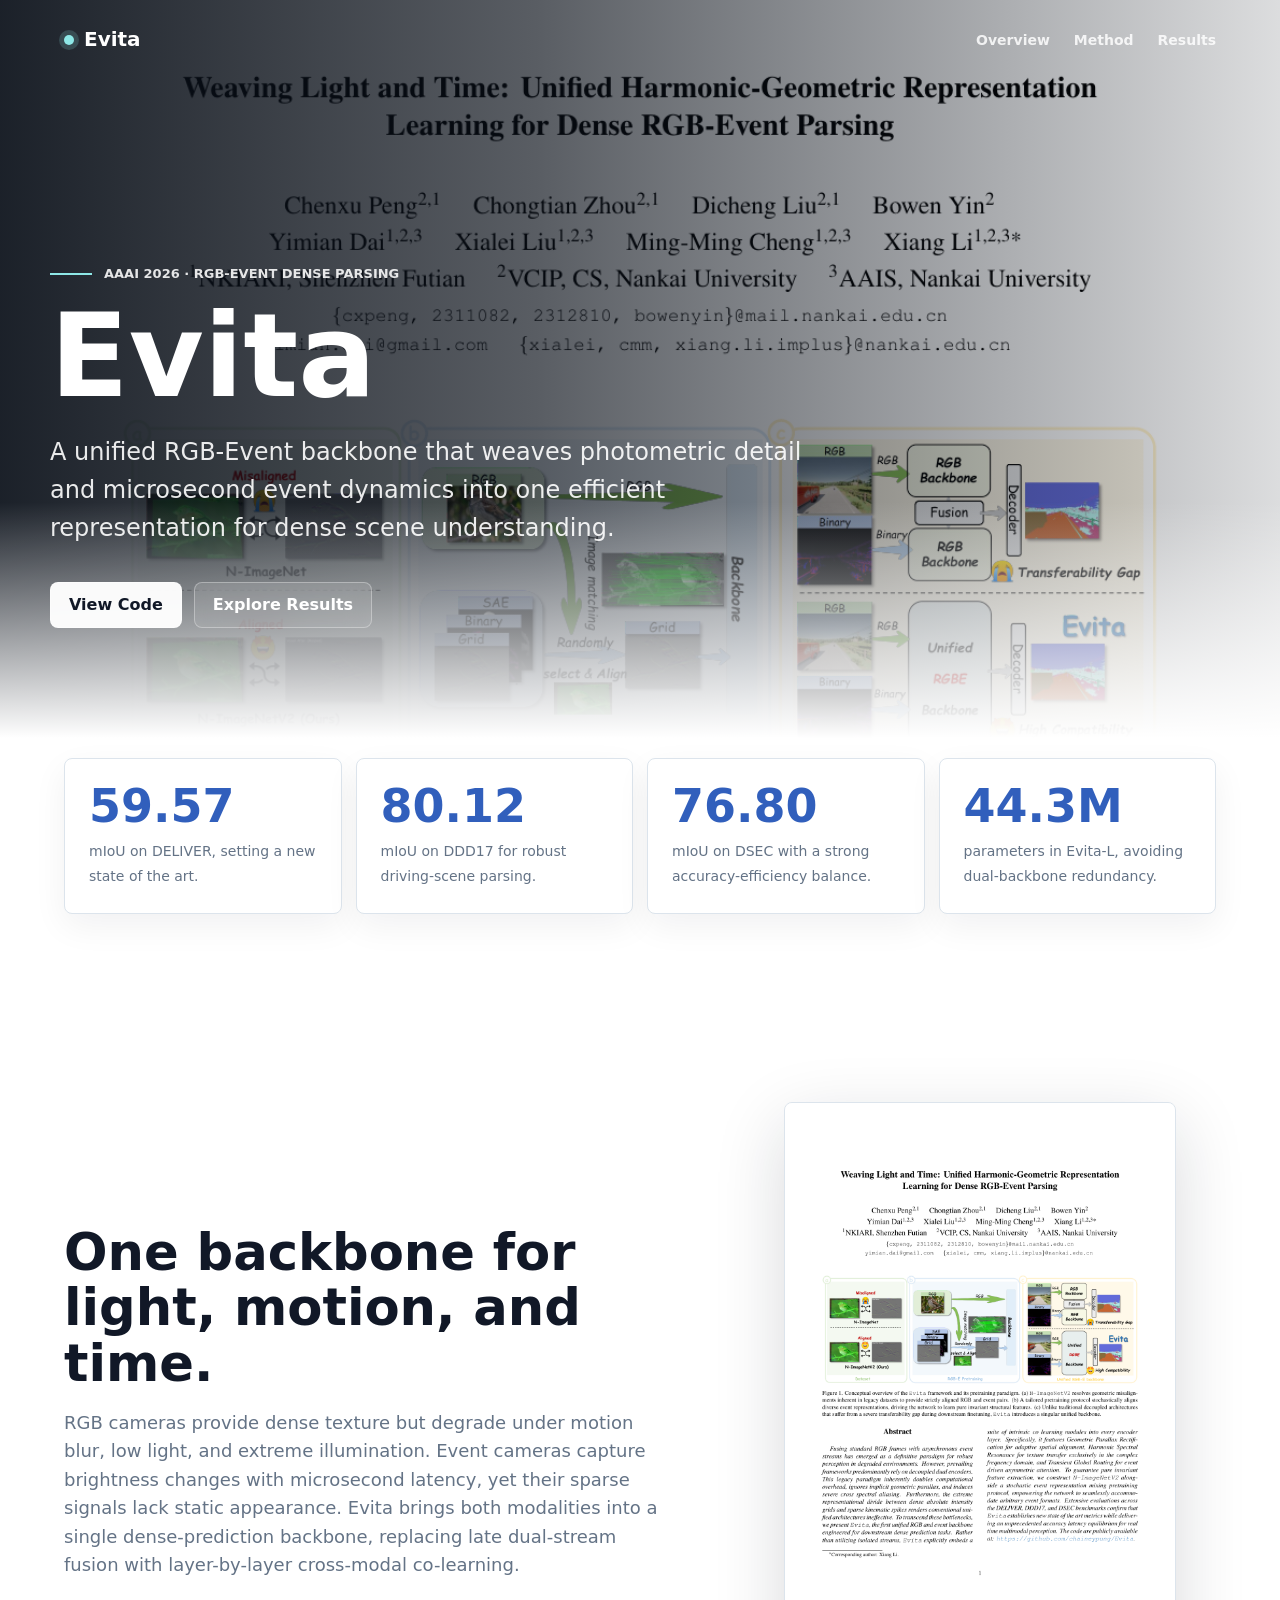
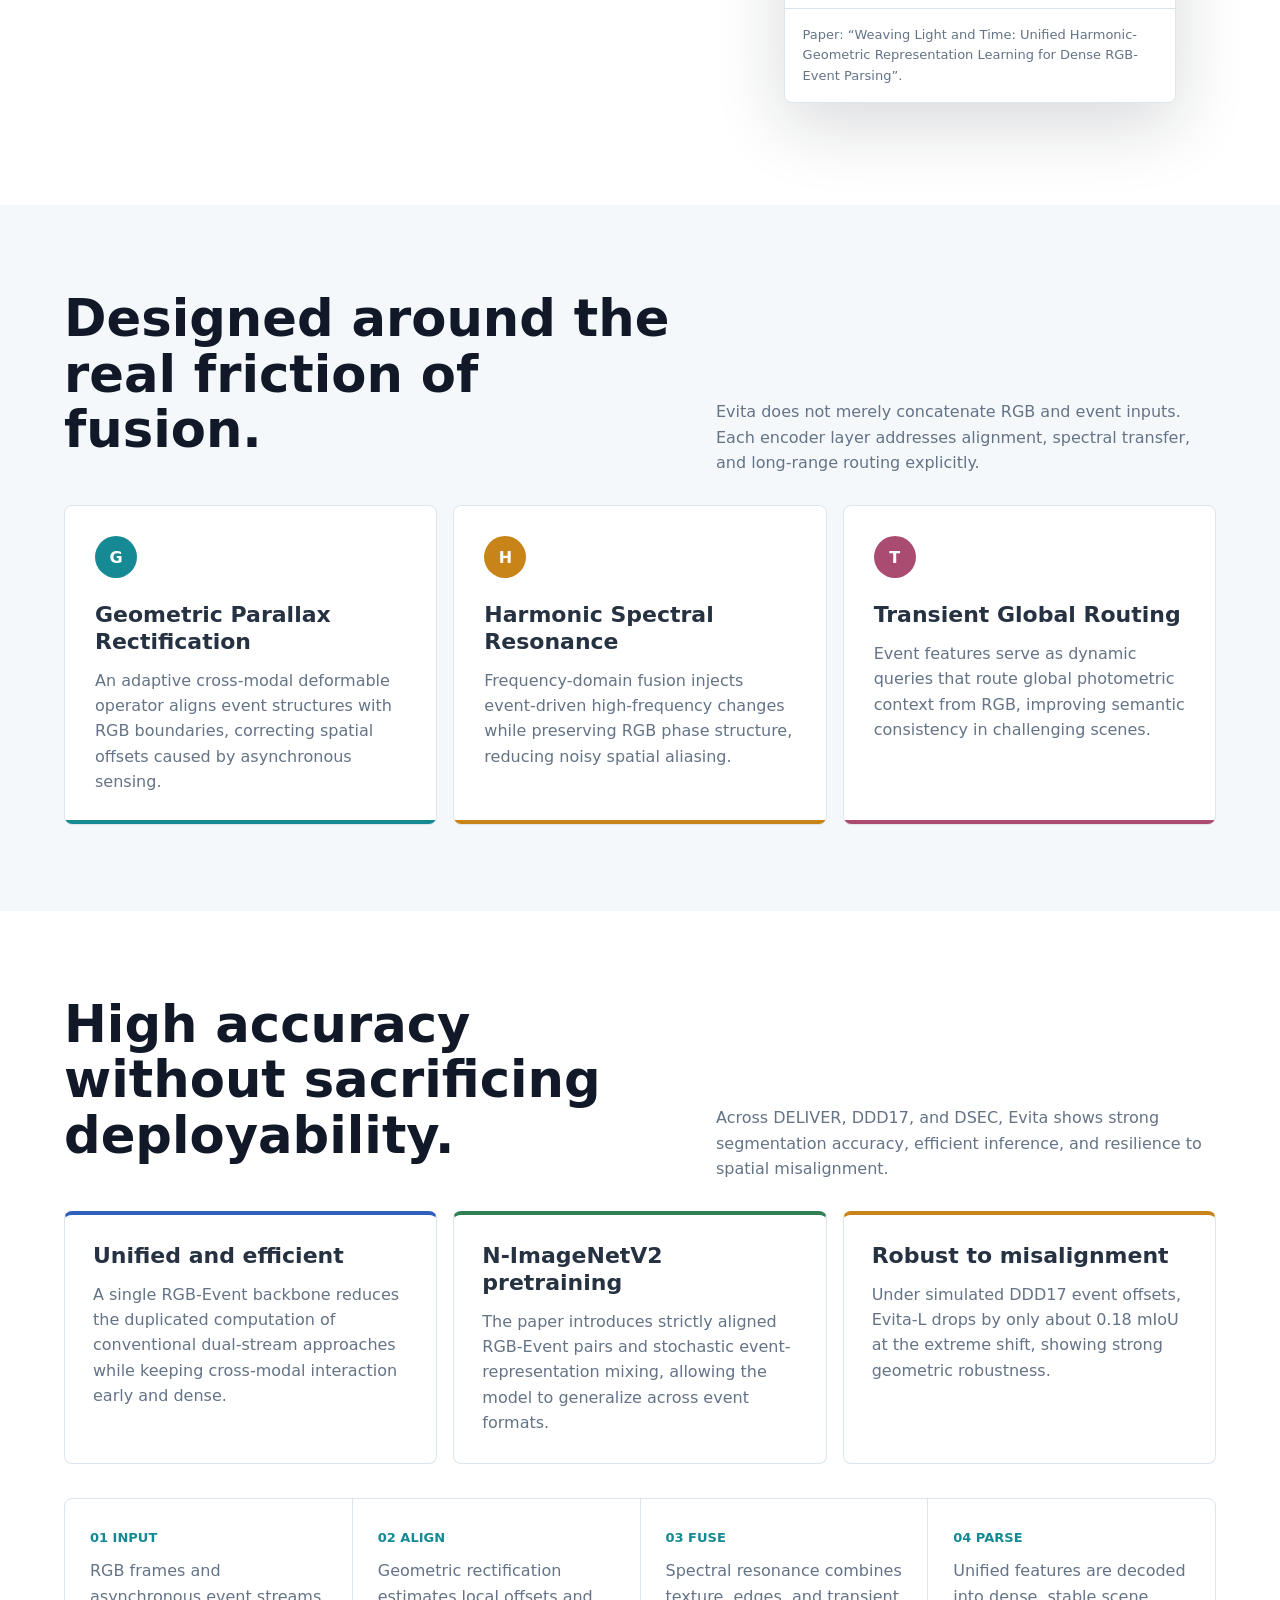
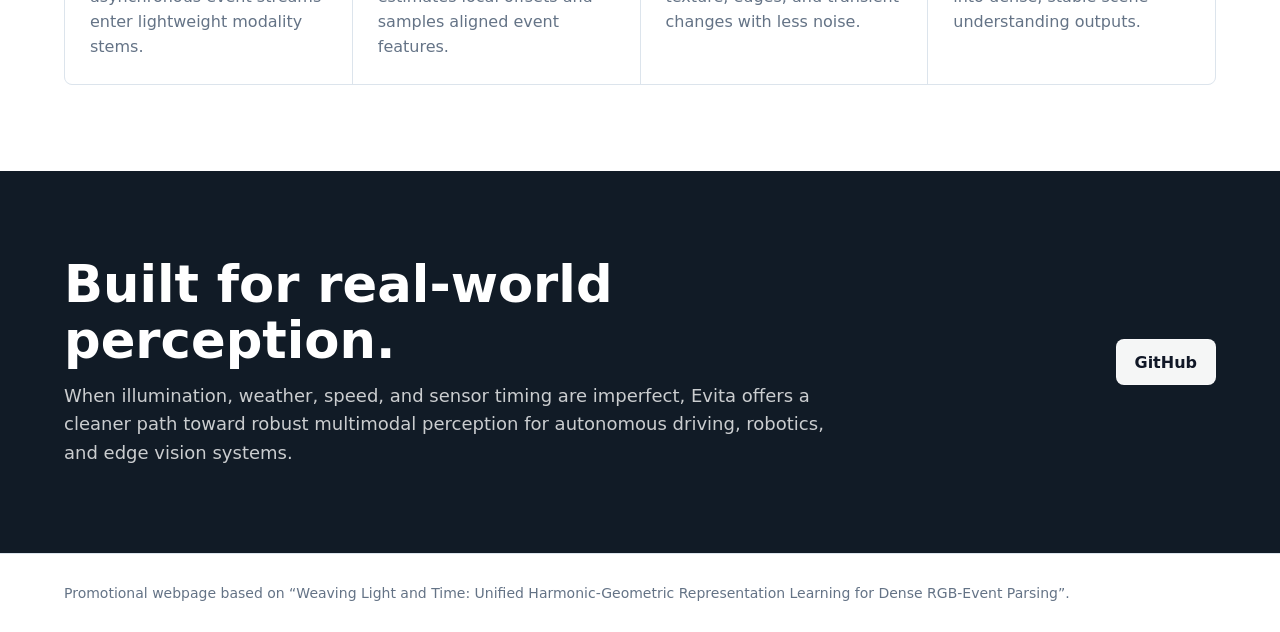
==== evita/index.html @ 03c0d6ff "Add Evita project page" ====
<!doctype html>
<html lang="en">
<head>
  <meta charset="utf-8">
  <meta name="viewport" content="width=device-width, initial-scale=1">
  <meta name="description" content="Evita is a unified RGB-Event backbone for dense parsing, designed for robust perception under motion, low light, and adverse weather.">
  <title>Evita | Unified RGB-Event Dense Parsing</title>
  <style>
    :root {
      --ink: #111827;
      --soft-ink: #263241;
      --muted: #647386;
      --line: #dce4ec;
      --paper: #f5f8fb;
      --white: #ffffff;
      --cyan: #158a94;
      --blue: #315fbc;
      --gold: #c88418;
      --plum: #aa4c72;
      --green: #327f55;
      --shadow: 0 22px 70px rgba(17, 24, 39, 0.16);
      --radius: 8px;
    }

    * {
      box-sizing: border-box;
    }

    html {
      scroll-behavior: smooth;
    }

    body {
      margin: 0;
      color: var(--ink);
      background: var(--white);
      font-family: Inter, ui-sans-serif, system-ui, -apple-system, BlinkMacSystemFont, "Segoe UI", Arial, sans-serif;
      line-height: 1.58;
      text-rendering: optimizeLegibility;
    }

    a {
      color: inherit;
      text-decoration: none;
    }

    .hero {
      min-height: 82vh;
      position: relative;
      display: grid;
      align-items: end;
      overflow: hidden;
      color: var(--white);
      background:
        linear-gradient(90deg, rgba(8, 14, 23, 0.92), rgba(8, 14, 23, 0.67) 42%, rgba(8, 14, 23, 0.14)),
        url("evita-assets/paper-page1.png") center 16% / cover no-repeat;
    }

    .hero::after {
      content: "";
      position: absolute;
      inset: auto 0 0;
      height: 32%;
      background: linear-gradient(180deg, rgba(255, 255, 255, 0), var(--white));
      pointer-events: none;
    }

    .nav {
      position: absolute;
      z-index: 2;
      top: 0;
      left: 0;
      right: 0;
      display: flex;
      align-items: center;
      justify-content: space-between;
      padding: 24px clamp(20px, 5vw, 76px);
      font-size: 14px;
      font-weight: 750;
    }

    .brand {
      display: inline-flex;
      align-items: center;
      gap: 10px;
      font-size: 20px;
    }

    .brand::before {
      content: "";
      width: 10px;
      height: 10px;
      border-radius: 50%;
      background: #8ee8e7;
      box-shadow: 0 0 0 5px rgba(142, 232, 231, 0.18);
    }

    .nav-links {
      display: flex;
      gap: 24px;
      color: rgba(255, 255, 255, 0.84);
    }

    .hero-inner {
      position: relative;
      z-index: 1;
      width: min(1180px, calc(100% - 40px));
      margin: 0 auto;
      padding: 118px 0 110px;
    }

    .kicker {
      display: inline-flex;
      align-items: center;
      gap: 12px;
      margin-bottom: 20px;
      color: rgba(255, 255, 255, 0.88);
      font-size: 13px;
      font-weight: 800;
      text-transform: uppercase;
    }

    .kicker::before {
      content: "";
      width: 42px;
      height: 2px;
      background: #8ee8e7;
    }

    h1 {
      margin: 0;
      max-width: 880px;
      font-size: clamp(58px, 9vw, 128px);
      line-height: 0.9;
      letter-spacing: 0;
    }

    .subtitle {
      max-width: 760px;
      margin: 26px 0 34px;
      color: rgba(255, 255, 255, 0.9);
      font-size: clamp(18px, 2vw, 24px);
    }

    .actions {
      display: flex;
      flex-wrap: wrap;
      gap: 12px;
      align-items: center;
    }

    .button {
      display: inline-flex;
      align-items: center;
      justify-content: center;
      min-height: 46px;
      padding: 0 18px;
      border: 1px solid rgba(255, 255, 255, 0.32);
      border-radius: var(--radius);
      background: rgba(255, 255, 255, 0.96);
      color: var(--ink);
      font-weight: 800;
      white-space: nowrap;
    }

    .button.secondary {
      background: rgba(255, 255, 255, 0.1);
      color: var(--white);
      backdrop-filter: blur(12px);
    }

    .button.dark {
      border-color: var(--ink);
      background: var(--ink);
      color: var(--white);
    }

    section {
      padding: 86px clamp(20px, 5vw, 76px);
    }

    .wrap {
      width: min(1180px, 100%);
      margin: 0 auto;
    }

    .stats-section {
      padding-top: 20px;
      background: var(--white);
    }

    .stats {
      display: grid;
      grid-template-columns: repeat(4, minmax(0, 1fr));
      gap: 14px;
    }

    .stat,
    .module,
    .result,
    .paper-card,
    .flow {
      border: 1px solid var(--line);
      border-radius: var(--radius);
      background: var(--white);
    }

    .stat {
      padding: 24px;
      box-shadow: 0 12px 34px rgba(17, 24, 39, 0.06);
    }

    .stat strong {
      display: block;
      margin-bottom: 9px;
      color: var(--blue);
      font-size: clamp(30px, 4vw, 46px);
      line-height: 1;
    }

    .stat span {
      color: var(--muted);
      font-size: 14px;
    }

    .intro {
      display: grid;
      grid-template-columns: minmax(0, 0.92fr) minmax(320px, 0.72fr);
      gap: clamp(32px, 6vw, 76px);
      align-items: center;
    }

    h2 {
      margin: 0 0 18px;
      max-width: 760px;
      color: var(--ink);
      font-size: clamp(34px, 4vw, 58px);
      line-height: 1.08;
      letter-spacing: 0;
    }

    .lead {
      margin: 0;
      max-width: 760px;
      color: var(--muted);
      font-size: 18px;
    }

    .paper-card {
      overflow: hidden;
      background: var(--paper);
      box-shadow: var(--shadow);
    }

    .paper-card img {
      display: block;
      width: 100%;
      height: auto;
    }

    .caption {
      margin: 0;
      padding: 16px 18px;
      color: var(--muted);
      font-size: 13px;
      border-top: 1px solid var(--line);
      background: var(--white);
    }

    .soft {
      background: var(--paper);
    }

    .section-head {
      display: flex;
      justify-content: space-between;
      align-items: end;
      gap: 32px;
      margin-bottom: 30px;
    }

    .section-head p {
      max-width: 500px;
      margin: 0;
      color: var(--muted);
    }

    .modules {
      display: grid;
      grid-template-columns: repeat(3, minmax(0, 1fr));
      gap: 16px;
    }

    .module {
      position: relative;
      min-height: 270px;
      padding: 30px;
      overflow: hidden;
    }

    .module::after {
      content: "";
      position: absolute;
      left: 0;
      right: 0;
      bottom: 0;
      height: 4px;
      background: var(--cyan);
    }

    .module:nth-child(2)::after {
      background: var(--gold);
    }

    .module:nth-child(3)::after {
      background: var(--plum);
    }

    .badge {
      display: inline-flex;
      align-items: center;
      justify-content: center;
      width: 42px;
      height: 42px;
      margin-bottom: 24px;
      border-radius: 50%;
      color: var(--white);
      font-weight: 900;
      background: var(--cyan);
    }

    .module:nth-child(2) .badge {
      background: var(--gold);
    }

    .module:nth-child(3) .badge {
      background: var(--plum);
    }

    .module h3,
    .result h3 {
      margin: 0 0 12px;
      color: var(--soft-ink);
      font-size: 22px;
      line-height: 1.22;
    }

    .module p,
    .result p {
      margin: 0;
      color: var(--muted);
    }

    .results {
      display: grid;
      grid-template-columns: repeat(3, minmax(0, 1fr));
      gap: 16px;
      margin-top: 30px;
    }

    .result {
      padding: 28px;
      border-top: 4px solid var(--blue);
    }

    .result:nth-child(2) {
      border-top-color: var(--green);
    }

    .result:nth-child(3) {
      border-top-color: var(--gold);
    }

    .flow {
      display: grid;
      grid-template-columns: repeat(4, minmax(0, 1fr));
      gap: 1px;
      overflow: hidden;
      margin-top: 34px;
      background: var(--line);
    }

    .step {
      min-height: 156px;
      padding: 25px;
      background: var(--white);
    }

    .step b {
      color: var(--cyan);
      font-size: 13px;
      text-transform: uppercase;
    }

    .step p {
      margin: 9px 0 0;
      color: var(--muted);
    }

    .publish {
      background: #111b26;
      color: var(--white);
    }

    .publish .wrap {
      display: grid;
      grid-template-columns: 1fr auto;
      gap: 28px;
      align-items: center;
    }

    .publish h2 {
      color: var(--white);
      margin-bottom: 14px;
    }

    .publish p {
      max-width: 760px;
      margin: 0;
      color: rgba(255, 255, 255, 0.78);
      font-size: 18px;
    }

    .footer {
      padding: 28px clamp(20px, 5vw, 76px);
      color: var(--muted);
      font-size: 14px;
      border-top: 1px solid var(--line);
    }

    @media (max-width: 880px) {
      .nav-links {
        display: none;
      }

      .hero {
        min-height: 76vh;
        background-position: 56% 0;
      }

      .hero-inner {
        padding-bottom: 82px;
      }

      .stats,
      .intro,
      .modules,
      .results,
      .flow,
      .publish .wrap {
        grid-template-columns: 1fr;
      }

      .section-head {
        display: block;
      }

      .section-head p {
        margin-top: 12px;
      }

      section {
        padding-top: 64px;
        padding-bottom: 64px;
      }

      .publish .button {
        width: 100%;
      }
    }
  </style>
</head>
<body>
  <header class="hero">
    <nav class="nav" aria-label="Primary navigation">
      <a class="brand" href="#">Evita</a>
      <div class="nav-links">
        <a href="#overview">Overview</a>
        <a href="#method">Method</a>
        <a href="#results">Results</a>
      </div>
    </nav>

    <div class="hero-inner">
      <div class="kicker">AAAI 2026 · RGB-Event Dense Parsing</div>
      <h1>Evita</h1>
      <p class="subtitle">A unified RGB-Event backbone that weaves photometric detail and microsecond event dynamics into one efficient representation for dense scene understanding.</p>
      <div class="actions">
        <a class="button" href="https://github.com/chaineypung/Evita" target="_blank" rel="noreferrer">View Code</a>
        <a class="button secondary" href="#results">Explore Results</a>
      </div>
    </div>
  </header>

  <main>
    <section class="stats-section" aria-label="Key metrics">
      <div class="wrap stats">
        <div class="stat"><strong>59.57</strong><span>mIoU on DELIVER, setting a new state of the art.</span></div>
        <div class="stat"><strong>80.12</strong><span>mIoU on DDD17 for robust driving-scene parsing.</span></div>
        <div class="stat"><strong>76.80</strong><span>mIoU on DSEC with a strong accuracy-efficiency balance.</span></div>
        <div class="stat"><strong>44.3M</strong><span>parameters in Evita-L, avoiding dual-backbone redundancy.</span></div>
      </div>
    </section>

    <section id="overview">
      <div class="wrap intro">
        <div>
          <h2>One backbone for light, motion, and time.</h2>
          <p class="lead">RGB cameras provide dense texture but degrade under motion blur, low light, and extreme illumination. Event cameras capture brightness changes with microsecond latency, yet their sparse signals lack static appearance. Evita brings both modalities into a single dense-prediction backbone, replacing late dual-stream fusion with layer-by-layer cross-modal co-learning.</p>
        </div>
        <figure class="paper-card" aria-label="Paper preview">
          <img src="evita-assets/paper-page1.png" alt="Preview of the Evita paper first page">
          <figcaption class="caption">Paper: “Weaving Light and Time: Unified Harmonic-Geometric Representation Learning for Dense RGB-Event Parsing”.</figcaption>
        </figure>
      </div>
    </section>

    <section class="soft" id="method">
      <div class="wrap">
        <div class="section-head">
          <h2>Designed around the real friction of fusion.</h2>
          <p>Evita does not merely concatenate RGB and event inputs. Each encoder layer addresses alignment, spectral transfer, and long-range routing explicitly.</p>
        </div>
        <div class="modules">
          <article class="module">
            <div class="badge">G</div>
            <h3>Geometric Parallax Rectification</h3>
            <p>An adaptive cross-modal deformable operator aligns event structures with RGB boundaries, correcting spatial offsets caused by asynchronous sensing.</p>
          </article>
          <article class="module">
            <div class="badge">H</div>
            <h3>Harmonic Spectral Resonance</h3>
            <p>Frequency-domain fusion injects event-driven high-frequency changes while preserving RGB phase structure, reducing noisy spatial aliasing.</p>
          </article>
          <article class="module">
            <div class="badge">T</div>
            <h3>Transient Global Routing</h3>
            <p>Event features serve as dynamic queries that route global photometric context from RGB, improving semantic consistency in challenging scenes.</p>
          </article>
        </div>
      </div>
    </section>

    <section id="results">
      <div class="wrap">
        <div class="section-head">
          <h2>High accuracy without sacrificing deployability.</h2>
          <p>Across DELIVER, DDD17, and DSEC, Evita shows strong segmentation accuracy, efficient inference, and resilience to spatial misalignment.</p>
        </div>
        <div class="results">
          <article class="result">
            <h3>Unified and efficient</h3>
            <p>A single RGB-Event backbone reduces the duplicated computation of conventional dual-stream approaches while keeping cross-modal interaction early and dense.</p>
          </article>
          <article class="result">
            <h3>N-ImageNetV2 pretraining</h3>
            <p>The paper introduces strictly aligned RGB-Event pairs and stochastic event-representation mixing, allowing the model to generalize across event formats.</p>
          </article>
          <article class="result">
            <h3>Robust to misalignment</h3>
            <p>Under simulated DDD17 event offsets, Evita-L drops by only about 0.18 mIoU at the extreme shift, showing strong geometric robustness.</p>
          </article>
        </div>

        <div class="flow" aria-label="Evita workflow">
          <div class="step"><b>01 Input</b><p>RGB frames and asynchronous event streams enter lightweight modality stems.</p></div>
          <div class="step"><b>02 Align</b><p>Geometric rectification estimates local offsets and samples aligned event features.</p></div>
          <div class="step"><b>03 Fuse</b><p>Spectral resonance combines texture, edges, and transient changes with less noise.</p></div>
          <div class="step"><b>04 Parse</b><p>Unified features are decoded into dense, stable scene understanding outputs.</p></div>
        </div>
      </div>
    </section>

    <section class="publish">
      <div class="wrap">
        <div>
          <h2>Built for real-world perception.</h2>
          <p>When illumination, weather, speed, and sensor timing are imperfect, Evita offers a cleaner path toward robust multimodal perception for autonomous driving, robotics, and edge vision systems.</p>
        </div>
        <a class="button" href="https://github.com/chaineypung/Evita" target="_blank" rel="noreferrer">GitHub</a>
      </div>
    </section>
  </main>

  <footer class="footer">
    <div class="wrap">Promotional webpage based on “Weaving Light and Time: Unified Harmonic-Geometric Representation Learning for Dense RGB-Event Parsing”.</div>
  </footer>
</body>
</html>
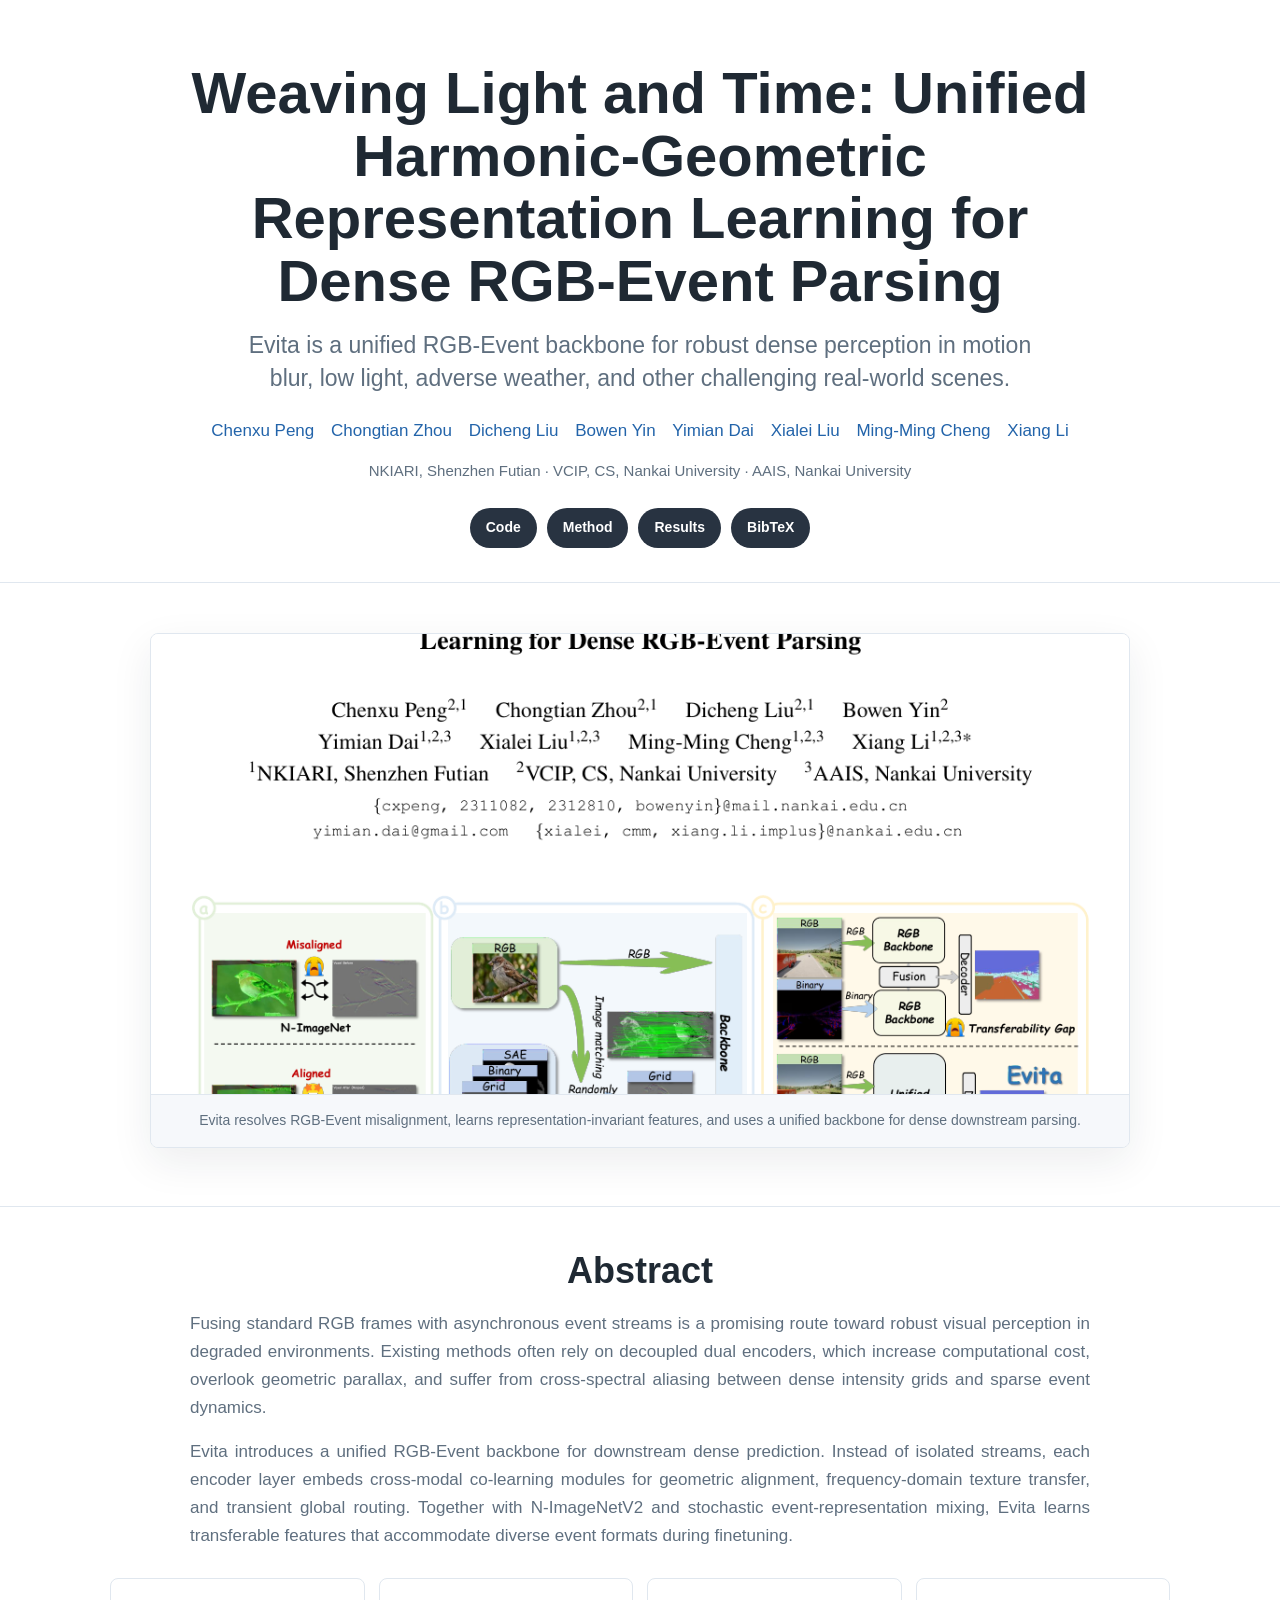
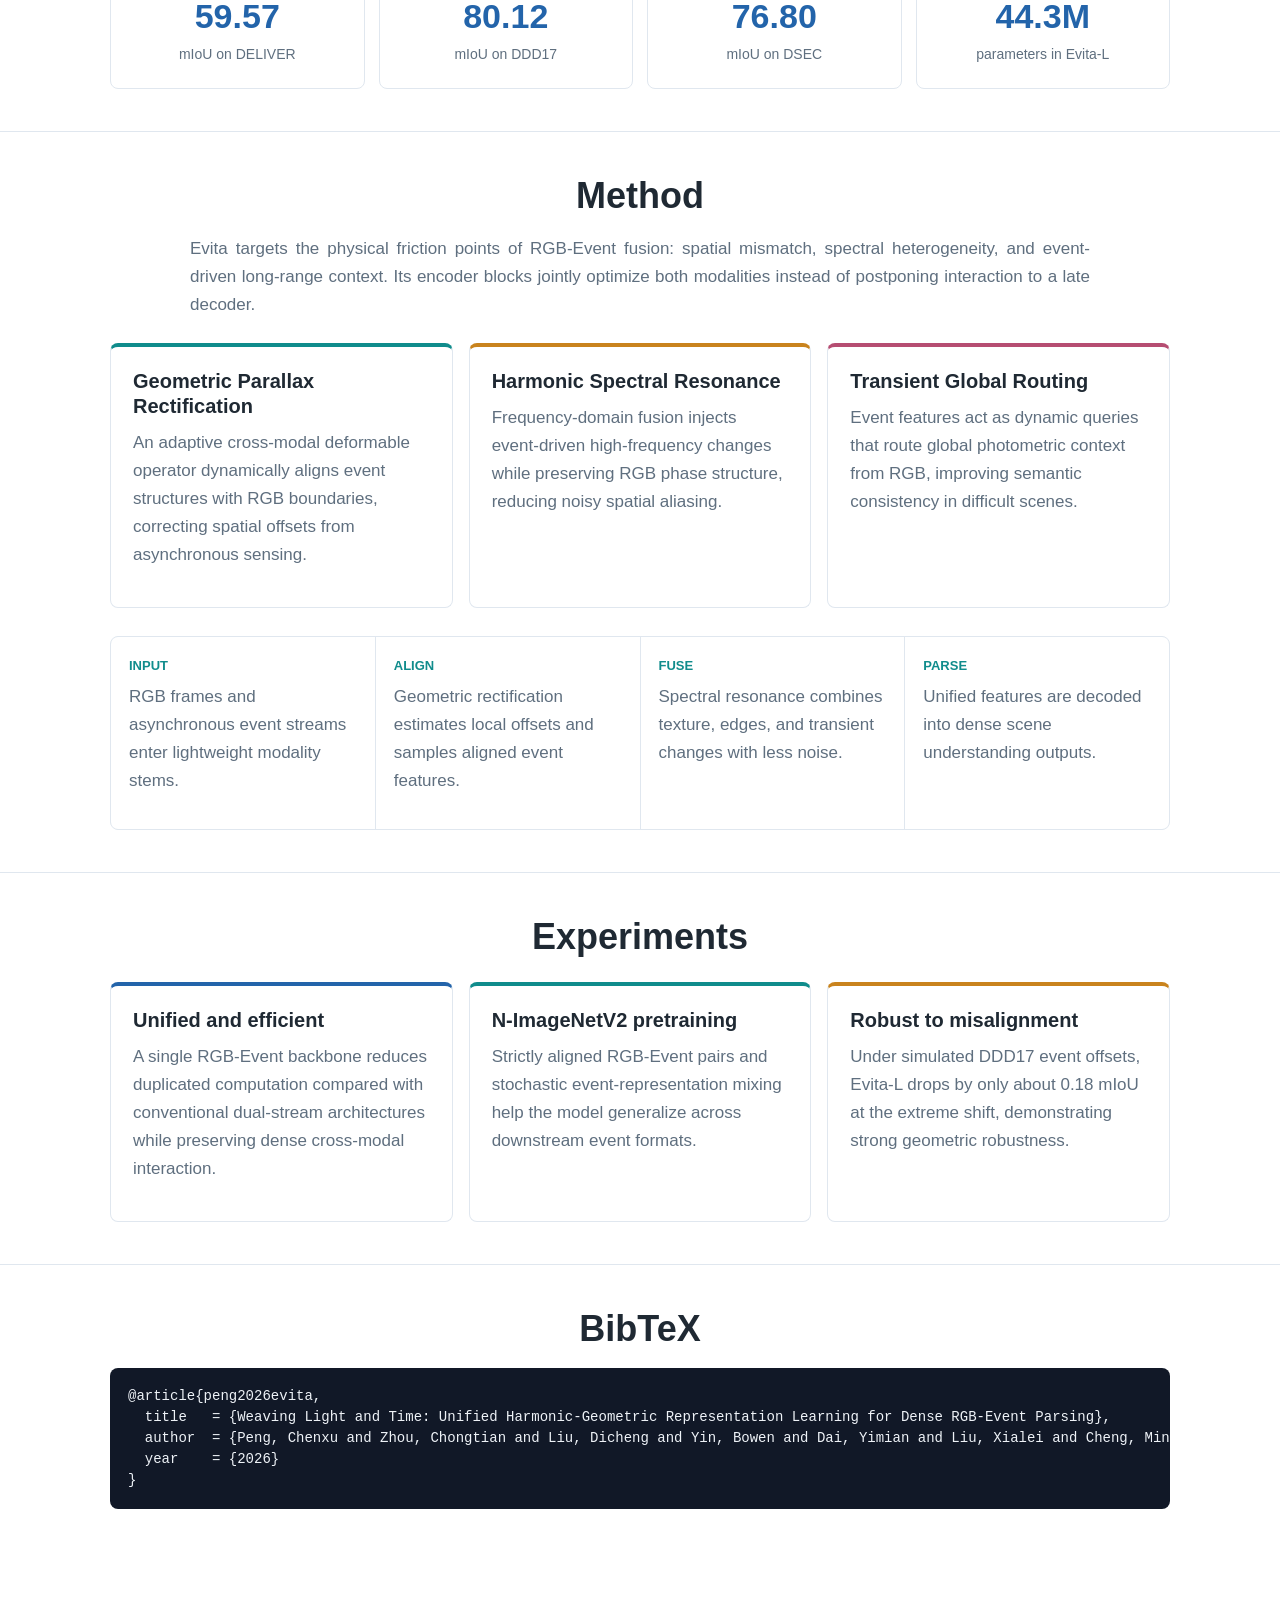
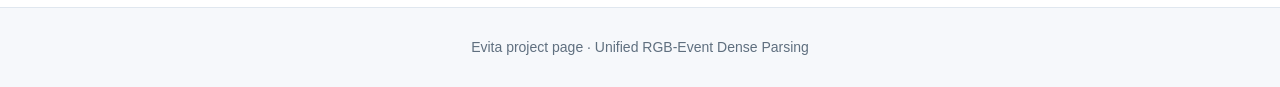
==== commit 658bb057: "Restyle Evita page as clean project page" ====
--- a/evita/index.html
+++ b/evita/index.html
@@ -7,18 +7,15 @@
   <title>Evita | Unified RGB-Event Dense Parsing</title>
   <style>
     :root {
-      --ink: #111827;
-      --soft-ink: #263241;
-      --muted: #647386;
-      --line: #dce4ec;
-      --paper: #f5f8fb;
-      --white: #ffffff;
-      --cyan: #158a94;
-      --blue: #315fbc;
-      --gold: #c88418;
-      --plum: #aa4c72;
-      --green: #327f55;
-      --shadow: 0 22px 70px rgba(17, 24, 39, 0.16);
+      --ink: #1f2933;
+      --muted: #5f6f7f;
+      --light: #f6f8fb;
+      --line: #e0e7ef;
+      --blue: #2364aa;
+      --teal: #108c8c;
+      --gold: #c9831d;
+      --rose: #b64d72;
+      --max: 1060px;
       --radius: 8px;
     }
 
@@ -33,557 +30,408 @@
     body {
       margin: 0;
       color: var(--ink);
-      background: var(--white);
-      font-family: Inter, ui-sans-serif, system-ui, -apple-system, BlinkMacSystemFont, "Segoe UI", Arial, sans-serif;
-      line-height: 1.58;
-      text-rendering: optimizeLegibility;
+      background: #ffffff;
+      font-family: Inter, -apple-system, BlinkMacSystemFont, "Segoe UI", Arial, sans-serif;
+      line-height: 1.65;
     }
 
     a {
-      color: inherit;
+      color: var(--blue);
       text-decoration: none;
     }
 
-    .hero {
-      min-height: 82vh;
-      position: relative;
-      display: grid;
-      align-items: end;
-      overflow: hidden;
-      color: var(--white);
-      background:
-        linear-gradient(90deg, rgba(8, 14, 23, 0.92), rgba(8, 14, 23, 0.67) 42%, rgba(8, 14, 23, 0.14)),
-        url("evita-assets/paper-page1.png") center 16% / cover no-repeat;
-    }
-
-    .hero::after {
-      content: "";
-      position: absolute;
-      inset: auto 0 0;
-      height: 32%;
-      background: linear-gradient(180deg, rgba(255, 255, 255, 0), var(--white));
-      pointer-events: none;
-    }
-
-    .nav {
-      position: absolute;
-      z-index: 2;
-      top: 0;
-      left: 0;
-      right: 0;
-      display: flex;
-      align-items: center;
-      justify-content: space-between;
-      padding: 24px clamp(20px, 5vw, 76px);
-      font-size: 14px;
-      font-weight: 750;
-    }
-
-    .brand {
-      display: inline-flex;
-      align-items: center;
-      gap: 10px;
-      font-size: 20px;
-    }
-
-    .brand::before {
-      content: "";
-      width: 10px;
-      height: 10px;
-      border-radius: 50%;
-      background: #8ee8e7;
-      box-shadow: 0 0 0 5px rgba(142, 232, 231, 0.18);
-    }
-
-    .nav-links {
-      display: flex;
-      gap: 24px;
-      color: rgba(255, 255, 255, 0.84);
-    }
-
-    .hero-inner {
-      position: relative;
-      z-index: 1;
-      width: min(1180px, calc(100% - 40px));
+    a:hover {
+      text-decoration: underline;
+    }
+
+    .container {
+      width: min(var(--max), calc(100% - 36px));
       margin: 0 auto;
-      padding: 118px 0 110px;
-    }
-
-    .kicker {
-      display: inline-flex;
-      align-items: center;
-      gap: 12px;
-      margin-bottom: 20px;
-      color: rgba(255, 255, 255, 0.88);
-      font-size: 13px;
+    }
+
+    header {
+      padding: 62px 0 34px;
+      text-align: center;
+      border-bottom: 1px solid var(--line);
+      background: #ffffff;
+    }
+
+    h1 {
+      margin: 0 auto 16px;
+      max-width: 920px;
+      font-size: clamp(34px, 5vw, 58px);
+      line-height: 1.08;
+      letter-spacing: 0;
       font-weight: 800;
-      text-transform: uppercase;
-    }
-
-    .kicker::before {
-      content: "";
-      width: 42px;
-      height: 2px;
-      background: #8ee8e7;
-    }
-
-    h1 {
-      margin: 0;
+    }
+
+    .subtitle {
+      margin: 0 auto 22px;
+      max-width: 820px;
+      color: var(--muted);
+      font-size: clamp(18px, 2.2vw, 23px);
+      line-height: 1.45;
+    }
+
+    .authors {
+      margin: 20px auto 8px;
       max-width: 880px;
-      font-size: clamp(58px, 9vw, 128px);
-      line-height: 0.9;
-      letter-spacing: 0;
-    }
-
-    .subtitle {
-      max-width: 760px;
-      margin: 26px 0 34px;
-      color: rgba(255, 255, 255, 0.9);
-      font-size: clamp(18px, 2vw, 24px);
-    }
-
-    .actions {
+      color: var(--blue);
+      font-size: 17px;
+    }
+
+    .authors span {
+      display: inline-block;
+      margin: 0 6px 6px;
+    }
+
+    .affiliations {
+      margin: 0 auto 24px;
+      max-width: 820px;
+      color: var(--muted);
+      font-size: 15px;
+    }
+
+    .buttons {
       display: flex;
       flex-wrap: wrap;
-      gap: 12px;
-      align-items: center;
+      justify-content: center;
+      gap: 10px;
+      margin-top: 22px;
     }
 
     .button {
       display: inline-flex;
       align-items: center;
       justify-content: center;
-      min-height: 46px;
-      padding: 0 18px;
-      border: 1px solid rgba(255, 255, 255, 0.32);
+      min-height: 40px;
+      padding: 0 16px;
+      border-radius: 999px;
+      background: #283341;
+      color: #ffffff;
+      font-size: 14px;
+      font-weight: 700;
+    }
+
+    .button:hover {
+      text-decoration: none;
+      background: #111827;
+    }
+
+    main {
+      padding-bottom: 56px;
+    }
+
+    section {
+      padding: 42px 0;
+    }
+
+    section + section {
+      border-top: 1px solid var(--line);
+    }
+
+    h2 {
+      margin: 0 0 18px;
+      text-align: center;
+      font-size: clamp(26px, 3vw, 36px);
+      line-height: 1.2;
+    }
+
+    h3 {
+      margin: 0 0 10px;
+      font-size: 20px;
+      line-height: 1.25;
+    }
+
+    p {
+      margin: 0 0 16px;
+      color: var(--muted);
+      font-size: 17px;
+    }
+
+    .teaser {
+      padding-top: 34px;
+    }
+
+    .teaser-card {
+      border: 1px solid var(--line);
       border-radius: var(--radius);
-      background: rgba(255, 255, 255, 0.96);
-      color: var(--ink);
-      font-weight: 800;
-      white-space: nowrap;
-    }
-
-    .button.secondary {
-      background: rgba(255, 255, 255, 0.1);
-      color: var(--white);
-      backdrop-filter: blur(12px);
-    }
-
-    .button.dark {
-      border-color: var(--ink);
-      background: var(--ink);
-      color: var(--white);
-    }
-
-    section {
-      padding: 86px clamp(20px, 5vw, 76px);
-    }
-
-    .wrap {
-      width: min(1180px, 100%);
+      background: #ffffff;
+      overflow: hidden;
+      box-shadow: 0 14px 42px rgba(31, 41, 51, 0.08);
+    }
+
+    .teaser-card img {
+      display: block;
+      width: 100%;
+      height: auto;
+    }
+
+    .caption {
+      margin: 0;
+      padding: 14px 18px;
+      color: var(--muted);
+      background: var(--light);
+      border-top: 1px solid var(--line);
+      font-size: 14px;
+      text-align: center;
+    }
+
+    .abstract {
+      max-width: 900px;
       margin: 0 auto;
-    }
-
-    .stats-section {
-      padding-top: 20px;
-      background: var(--white);
-    }
-
-    .stats {
+      text-align: justify;
+    }
+
+    .highlights {
       display: grid;
       grid-template-columns: repeat(4, minmax(0, 1fr));
       gap: 14px;
-    }
-
-    .stat,
+      margin-top: 28px;
+    }
+
+    .metric,
     .module,
-    .result,
-    .paper-card,
-    .flow {
+    .result {
       border: 1px solid var(--line);
       border-radius: var(--radius);
-      background: var(--white);
-    }
-
-    .stat {
-      padding: 24px;
-      box-shadow: 0 12px 34px rgba(17, 24, 39, 0.06);
-    }
-
-    .stat strong {
+      background: #ffffff;
+    }
+
+    .metric {
+      padding: 20px;
+      text-align: center;
+    }
+
+    .metric strong {
       display: block;
-      margin-bottom: 9px;
       color: var(--blue);
-      font-size: clamp(30px, 4vw, 46px);
+      font-size: 34px;
       line-height: 1;
-    }
-
-    .stat span {
+      margin-bottom: 8px;
+    }
+
+    .metric span {
       color: var(--muted);
       font-size: 14px;
     }
 
-    .intro {
-      display: grid;
-      grid-template-columns: minmax(0, 0.92fr) minmax(320px, 0.72fr);
-      gap: clamp(32px, 6vw, 76px);
-      align-items: center;
-    }
-
-    h2 {
-      margin: 0 0 18px;
-      max-width: 760px;
-      color: var(--ink);
-      font-size: clamp(34px, 4vw, 58px);
-      line-height: 1.08;
-      letter-spacing: 0;
-    }
-
-    .lead {
-      margin: 0;
-      max-width: 760px;
-      color: var(--muted);
-      font-size: 18px;
-    }
-
-    .paper-card {
-      overflow: hidden;
-      background: var(--paper);
-      box-shadow: var(--shadow);
-    }
-
-    .paper-card img {
-      display: block;
-      width: 100%;
-      height: auto;
-    }
-
-    .caption {
-      margin: 0;
-      padding: 16px 18px;
-      color: var(--muted);
-      font-size: 13px;
-      border-top: 1px solid var(--line);
-      background: var(--white);
-    }
-
-    .soft {
-      background: var(--paper);
-    }
-
-    .section-head {
-      display: flex;
-      justify-content: space-between;
-      align-items: end;
-      gap: 32px;
-      margin-bottom: 30px;
-    }
-
-    .section-head p {
-      max-width: 500px;
-      margin: 0;
-      color: var(--muted);
-    }
-
-    .modules {
+    .module-grid,
+    .result-grid {
       display: grid;
       grid-template-columns: repeat(3, minmax(0, 1fr));
       gap: 16px;
+      margin-top: 24px;
+    }
+
+    .module,
+    .result {
+      padding: 22px;
     }
 
     .module {
-      position: relative;
-      min-height: 270px;
-      padding: 30px;
-      overflow: hidden;
-    }
-
-    .module::after {
-      content: "";
-      position: absolute;
-      left: 0;
-      right: 0;
-      bottom: 0;
-      height: 4px;
-      background: var(--cyan);
-    }
-
-    .module:nth-child(2)::after {
-      background: var(--gold);
-    }
-
-    .module:nth-child(3)::after {
-      background: var(--plum);
-    }
-
-    .badge {
-      display: inline-flex;
-      align-items: center;
-      justify-content: center;
-      width: 42px;
-      height: 42px;
-      margin-bottom: 24px;
-      border-radius: 50%;
-      color: var(--white);
-      font-weight: 900;
-      background: var(--cyan);
-    }
-
-    .module:nth-child(2) .badge {
-      background: var(--gold);
-    }
-
-    .module:nth-child(3) .badge {
-      background: var(--plum);
-    }
-
-    .module h3,
-    .result h3 {
-      margin: 0 0 12px;
-      color: var(--soft-ink);
-      font-size: 22px;
-      line-height: 1.22;
-    }
-
-    .module p,
-    .result p {
-      margin: 0;
-      color: var(--muted);
-    }
-
-    .results {
-      display: grid;
-      grid-template-columns: repeat(3, minmax(0, 1fr));
-      gap: 16px;
-      margin-top: 30px;
+      border-top: 4px solid var(--teal);
+    }
+
+    .module:nth-child(2) {
+      border-top-color: var(--gold);
+    }
+
+    .module:nth-child(3) {
+      border-top-color: var(--rose);
     }
 
     .result {
-      padding: 28px;
       border-top: 4px solid var(--blue);
     }
 
     .result:nth-child(2) {
-      border-top-color: var(--green);
+      border-top-color: var(--teal);
     }
 
     .result:nth-child(3) {
       border-top-color: var(--gold);
     }
 
-    .flow {
+    .pipeline {
       display: grid;
       grid-template-columns: repeat(4, minmax(0, 1fr));
       gap: 1px;
+      margin-top: 28px;
       overflow: hidden;
-      margin-top: 34px;
+      border: 1px solid var(--line);
+      border-radius: var(--radius);
       background: var(--line);
     }
 
     .step {
-      min-height: 156px;
-      padding: 25px;
-      background: var(--white);
+      padding: 18px;
+      background: #ffffff;
     }
 
     .step b {
-      color: var(--cyan);
+      display: block;
+      margin-bottom: 6px;
+      color: var(--teal);
       font-size: 13px;
       text-transform: uppercase;
     }
 
-    .step p {
-      margin: 9px 0 0;
-      color: var(--muted);
-    }
-
-    .publish {
-      background: #111b26;
-      color: var(--white);
-    }
-
-    .publish .wrap {
-      display: grid;
-      grid-template-columns: 1fr auto;
-      gap: 28px;
-      align-items: center;
-    }
-
-    .publish h2 {
-      color: var(--white);
-      margin-bottom: 14px;
-    }
-
-    .publish p {
-      max-width: 760px;
-      margin: 0;
-      color: rgba(255, 255, 255, 0.78);
-      font-size: 18px;
-    }
-
-    .footer {
-      padding: 28px clamp(20px, 5vw, 76px);
-      color: var(--muted);
+    pre {
+      margin: 18px 0 0;
+      padding: 18px;
+      overflow-x: auto;
+      border-radius: var(--radius);
+      background: #111827;
+      color: #eef2f7;
       font-size: 14px;
+      line-height: 1.5;
+    }
+
+    footer {
+      padding: 28px 0;
+      color: var(--muted);
+      text-align: center;
       border-top: 1px solid var(--line);
-    }
-
-    @media (max-width: 880px) {
-      .nav-links {
-        display: none;
+      background: var(--light);
+      font-size: 14px;
+    }
+
+    @media (max-width: 820px) {
+      header {
+        padding-top: 42px;
       }
 
-      .hero {
-        min-height: 76vh;
-        background-position: 56% 0;
-      }
-
-      .hero-inner {
-        padding-bottom: 82px;
-      }
-
-      .stats,
-      .intro,
-      .modules,
-      .results,
-      .flow,
-      .publish .wrap {
+      .highlights,
+      .module-grid,
+      .result-grid,
+      .pipeline {
         grid-template-columns: 1fr;
       }
 
-      .section-head {
-        display: block;
-      }
-
-      .section-head p {
-        margin-top: 12px;
-      }
-
-      section {
-        padding-top: 64px;
-        padding-bottom: 64px;
-      }
-
-      .publish .button {
-        width: 100%;
+      .abstract {
+        text-align: left;
       }
     }
   </style>
 </head>
 <body>
-  <header class="hero">
-    <nav class="nav" aria-label="Primary navigation">
-      <a class="brand" href="#">Evita</a>
-      <div class="nav-links">
-        <a href="#overview">Overview</a>
-        <a href="#method">Method</a>
-        <a href="#results">Results</a>
-      </div>
-    </nav>
-
-    <div class="hero-inner">
-      <div class="kicker">AAAI 2026 · RGB-Event Dense Parsing</div>
-      <h1>Evita</h1>
-      <p class="subtitle">A unified RGB-Event backbone that weaves photometric detail and microsecond event dynamics into one efficient representation for dense scene understanding.</p>
-      <div class="actions">
-        <a class="button" href="https://github.com/chaineypung/Evita" target="_blank" rel="noreferrer">View Code</a>
-        <a class="button secondary" href="#results">Explore Results</a>
+  <header>
+    <div class="container">
+      <h1>Weaving Light and Time: Unified Harmonic-Geometric Representation Learning for Dense RGB-Event Parsing</h1>
+      <p class="subtitle">Evita is a unified RGB-Event backbone for robust dense perception in motion blur, low light, adverse weather, and other challenging real-world scenes.</p>
+
+      <div class="authors" aria-label="Authors">
+        <span>Chenxu Peng</span>
+        <span>Chongtian Zhou</span>
+        <span>Dicheng Liu</span>
+        <span>Bowen Yin</span>
+        <span>Yimian Dai</span>
+        <span>Xialei Liu</span>
+        <span>Ming-Ming Cheng</span>
+        <span>Xiang Li</span>
+      </div>
+      <div class="affiliations">NKIARI, Shenzhen Futian · VCIP, CS, Nankai University · AAIS, Nankai University</div>
+
+      <div class="buttons">
+        <a class="button" href="https://github.com/chaineypung/Evita" target="_blank" rel="noreferrer">Code</a>
+        <a class="button" href="#method">Method</a>
+        <a class="button" href="#results">Results</a>
+        <a class="button" href="#bibtex">BibTeX</a>
       </div>
     </div>
   </header>
 
   <main>
-    <section class="stats-section" aria-label="Key metrics">
-      <div class="wrap stats">
-        <div class="stat"><strong>59.57</strong><span>mIoU on DELIVER, setting a new state of the art.</span></div>
-        <div class="stat"><strong>80.12</strong><span>mIoU on DDD17 for robust driving-scene parsing.</span></div>
-        <div class="stat"><strong>76.80</strong><span>mIoU on DSEC with a strong accuracy-efficiency balance.</span></div>
-        <div class="stat"><strong>44.3M</strong><span>parameters in Evita-L, avoiding dual-backbone redundancy.</span></div>
+    <section class="teaser">
+      <div class="container">
+        <figure class="teaser-card">
+          <img src="evita-assets/teaser.png" alt="Evita framework overview teaser">
+          <figcaption class="caption">Evita resolves RGB-Event misalignment, learns representation-invariant features, and uses a unified backbone for dense downstream parsing.</figcaption>
+        </figure>
       </div>
     </section>
 
-    <section id="overview">
-      <div class="wrap intro">
-        <div>
-          <h2>One backbone for light, motion, and time.</h2>
-          <p class="lead">RGB cameras provide dense texture but degrade under motion blur, low light, and extreme illumination. Event cameras capture brightness changes with microsecond latency, yet their sparse signals lack static appearance. Evita brings both modalities into a single dense-prediction backbone, replacing late dual-stream fusion with layer-by-layer cross-modal co-learning.</p>
+    <section id="abstract">
+      <div class="container">
+        <h2>Abstract</h2>
+        <div class="abstract">
+          <p>Fusing standard RGB frames with asynchronous event streams is a promising route toward robust visual perception in degraded environments. Existing methods often rely on decoupled dual encoders, which increase computational cost, overlook geometric parallax, and suffer from cross-spectral aliasing between dense intensity grids and sparse event dynamics.</p>
+          <p>Evita introduces a unified RGB-Event backbone for downstream dense prediction. Instead of isolated streams, each encoder layer embeds cross-modal co-learning modules for geometric alignment, frequency-domain texture transfer, and transient global routing. Together with N-ImageNetV2 and stochastic event-representation mixing, Evita learns transferable features that accommodate diverse event formats during finetuning.</p>
         </div>
-        <figure class="paper-card" aria-label="Paper preview">
-          <img src="evita-assets/paper-page1.png" alt="Preview of the Evita paper first page">
-          <figcaption class="caption">Paper: “Weaving Light and Time: Unified Harmonic-Geometric Representation Learning for Dense RGB-Event Parsing”.</figcaption>
-        </figure>
+
+        <div class="highlights" aria-label="Key metrics">
+          <div class="metric"><strong>59.57</strong><span>mIoU on DELIVER</span></div>
+          <div class="metric"><strong>80.12</strong><span>mIoU on DDD17</span></div>
+          <div class="metric"><strong>76.80</strong><span>mIoU on DSEC</span></div>
+          <div class="metric"><strong>44.3M</strong><span>parameters in Evita-L</span></div>
+        </div>
       </div>
     </section>
 
-    <section class="soft" id="method">
-      <div class="wrap">
-        <div class="section-head">
-          <h2>Designed around the real friction of fusion.</h2>
-          <p>Evita does not merely concatenate RGB and event inputs. Each encoder layer addresses alignment, spectral transfer, and long-range routing explicitly.</p>
-        </div>
-        <div class="modules">
+    <section id="method">
+      <div class="container">
+        <h2>Method</h2>
+        <p class="abstract">Evita targets the physical friction points of RGB-Event fusion: spatial mismatch, spectral heterogeneity, and event-driven long-range context. Its encoder blocks jointly optimize both modalities instead of postponing interaction to a late decoder.</p>
+
+        <div class="module-grid">
           <article class="module">
-            <div class="badge">G</div>
             <h3>Geometric Parallax Rectification</h3>
-            <p>An adaptive cross-modal deformable operator aligns event structures with RGB boundaries, correcting spatial offsets caused by asynchronous sensing.</p>
+            <p>An adaptive cross-modal deformable operator dynamically aligns event structures with RGB boundaries, correcting spatial offsets from asynchronous sensing.</p>
           </article>
           <article class="module">
-            <div class="badge">H</div>
             <h3>Harmonic Spectral Resonance</h3>
             <p>Frequency-domain fusion injects event-driven high-frequency changes while preserving RGB phase structure, reducing noisy spatial aliasing.</p>
           </article>
           <article class="module">
-            <div class="badge">T</div>
             <h3>Transient Global Routing</h3>
-            <p>Event features serve as dynamic queries that route global photometric context from RGB, improving semantic consistency in challenging scenes.</p>
+            <p>Event features act as dynamic queries that route global photometric context from RGB, improving semantic consistency in difficult scenes.</p>
           </article>
         </div>
+
+        <div class="pipeline" aria-label="Evita workflow">
+          <div class="step"><b>Input</b><p>RGB frames and asynchronous event streams enter lightweight modality stems.</p></div>
+          <div class="step"><b>Align</b><p>Geometric rectification estimates local offsets and samples aligned event features.</p></div>
+          <div class="step"><b>Fuse</b><p>Spectral resonance combines texture, edges, and transient changes with less noise.</p></div>
+          <div class="step"><b>Parse</b><p>Unified features are decoded into dense scene understanding outputs.</p></div>
+        </div>
       </div>
     </section>
 
     <section id="results">
-      <div class="wrap">
-        <div class="section-head">
-          <h2>High accuracy without sacrificing deployability.</h2>
-          <p>Across DELIVER, DDD17, and DSEC, Evita shows strong segmentation accuracy, efficient inference, and resilience to spatial misalignment.</p>
-        </div>
-        <div class="results">
+      <div class="container">
+        <h2>Experiments</h2>
+        <div class="result-grid">
           <article class="result">
             <h3>Unified and efficient</h3>
-            <p>A single RGB-Event backbone reduces the duplicated computation of conventional dual-stream approaches while keeping cross-modal interaction early and dense.</p>
+            <p>A single RGB-Event backbone reduces duplicated computation compared with conventional dual-stream architectures while preserving dense cross-modal interaction.</p>
           </article>
           <article class="result">
             <h3>N-ImageNetV2 pretraining</h3>
-            <p>The paper introduces strictly aligned RGB-Event pairs and stochastic event-representation mixing, allowing the model to generalize across event formats.</p>
+            <p>Strictly aligned RGB-Event pairs and stochastic event-representation mixing help the model generalize across downstream event formats.</p>
           </article>
           <article class="result">
             <h3>Robust to misalignment</h3>
-            <p>Under simulated DDD17 event offsets, Evita-L drops by only about 0.18 mIoU at the extreme shift, showing strong geometric robustness.</p>
+            <p>Under simulated DDD17 event offsets, Evita-L drops by only about 0.18 mIoU at the extreme shift, demonstrating strong geometric robustness.</p>
           </article>
         </div>
-
-        <div class="flow" aria-label="Evita workflow">
-          <div class="step"><b>01 Input</b><p>RGB frames and asynchronous event streams enter lightweight modality stems.</p></div>
-          <div class="step"><b>02 Align</b><p>Geometric rectification estimates local offsets and samples aligned event features.</p></div>
-          <div class="step"><b>03 Fuse</b><p>Spectral resonance combines texture, edges, and transient changes with less noise.</p></div>
-          <div class="step"><b>04 Parse</b><p>Unified features are decoded into dense, stable scene understanding outputs.</p></div>
-        </div>
       </div>
     </section>
 
-    <section class="publish">
-      <div class="wrap">
-        <div>
-          <h2>Built for real-world perception.</h2>
-          <p>When illumination, weather, speed, and sensor timing are imperfect, Evita offers a cleaner path toward robust multimodal perception for autonomous driving, robotics, and edge vision systems.</p>
-        </div>
-        <a class="button" href="https://github.com/chaineypung/Evita" target="_blank" rel="noreferrer">GitHub</a>
+    <section id="bibtex">
+      <div class="container">
+        <h2>BibTeX</h2>
+        <pre><code>@article{peng2026evita,
+  title   = {Weaving Light and Time: Unified Harmonic-Geometric Representation Learning for Dense RGB-Event Parsing},
+  author  = {Peng, Chenxu and Zhou, Chongtian and Liu, Dicheng and Yin, Bowen and Dai, Yimian and Liu, Xialei and Cheng, Ming-Ming and Li, Xiang},
+  year    = {2026}
+}</code></pre>
       </div>
     </section>
   </main>
 
-  <footer class="footer">
-    <div class="wrap">Promotional webpage based on “Weaving Light and Time: Unified Harmonic-Geometric Representation Learning for Dense RGB-Event Parsing”.</div>
+  <footer>
+    <div class="container">Evita project page · Unified RGB-Event Dense Parsing</div>
   </footer>
 </body>
 </html>
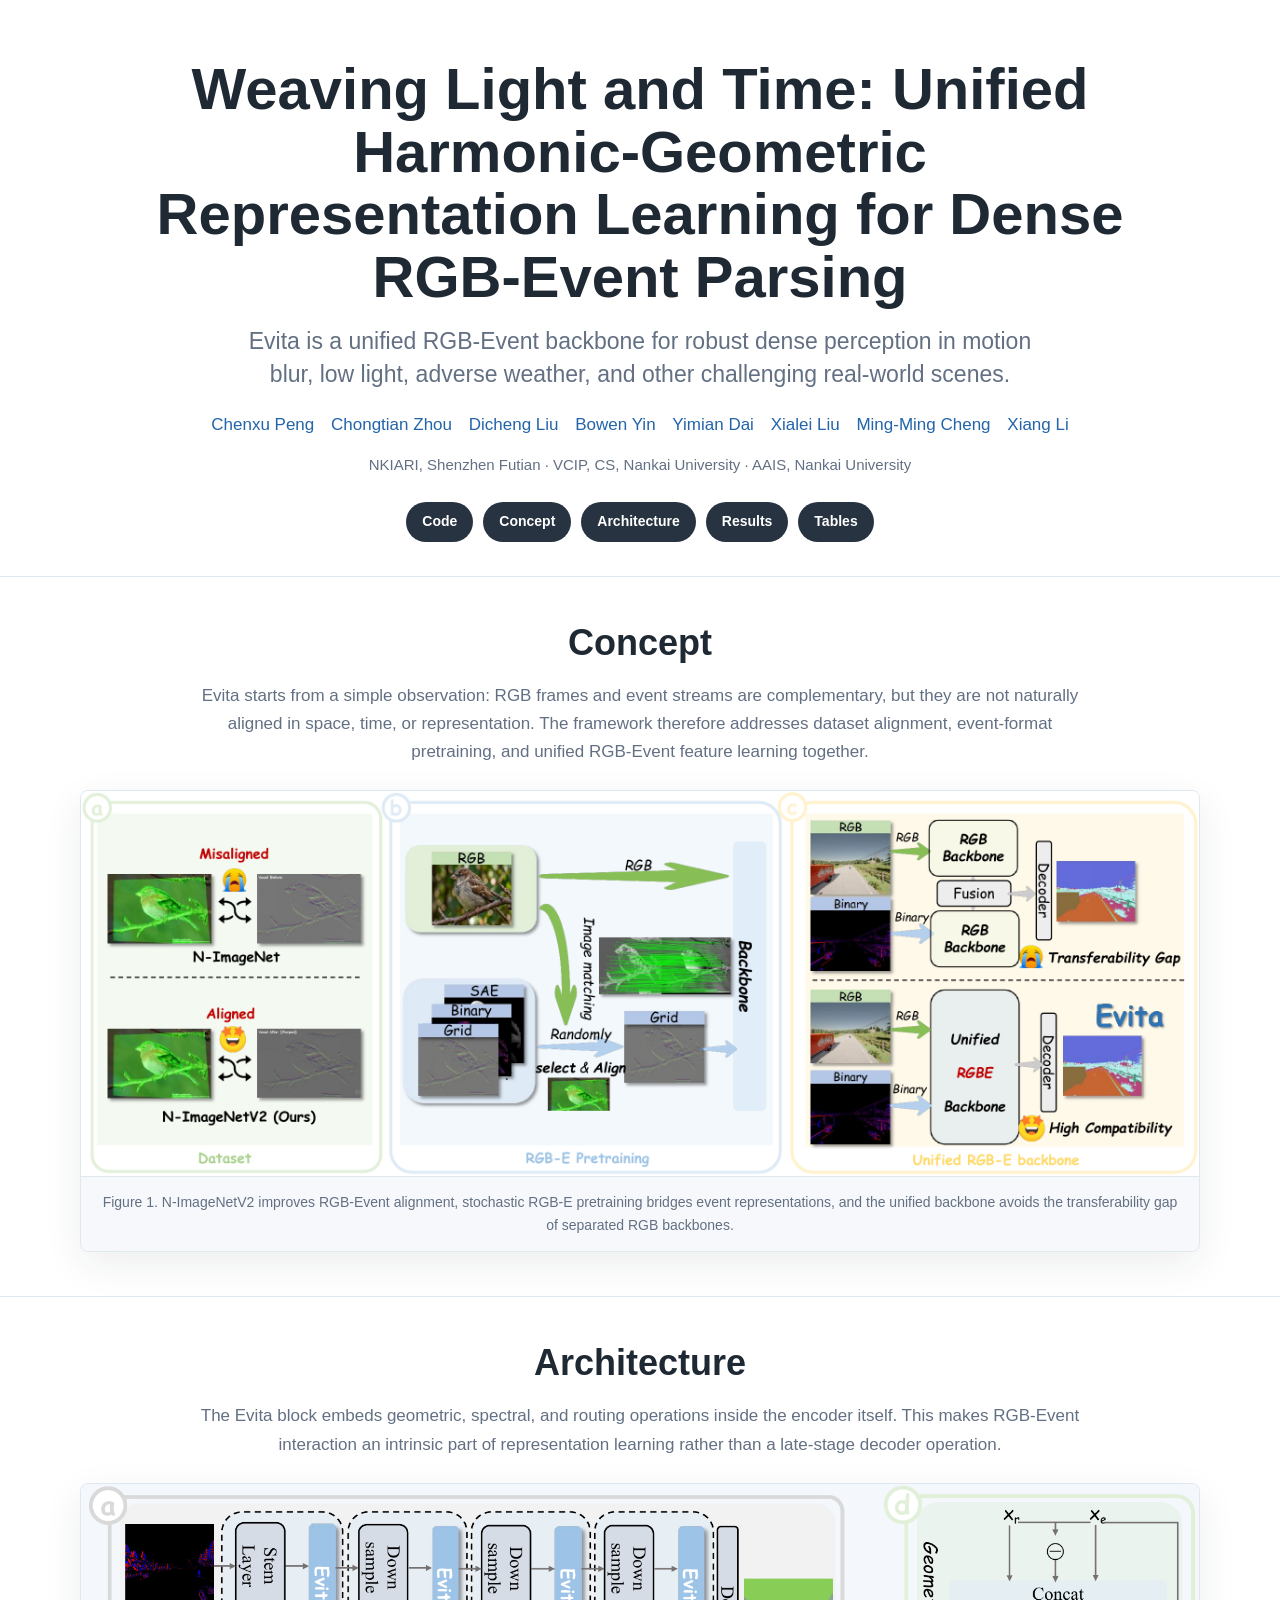
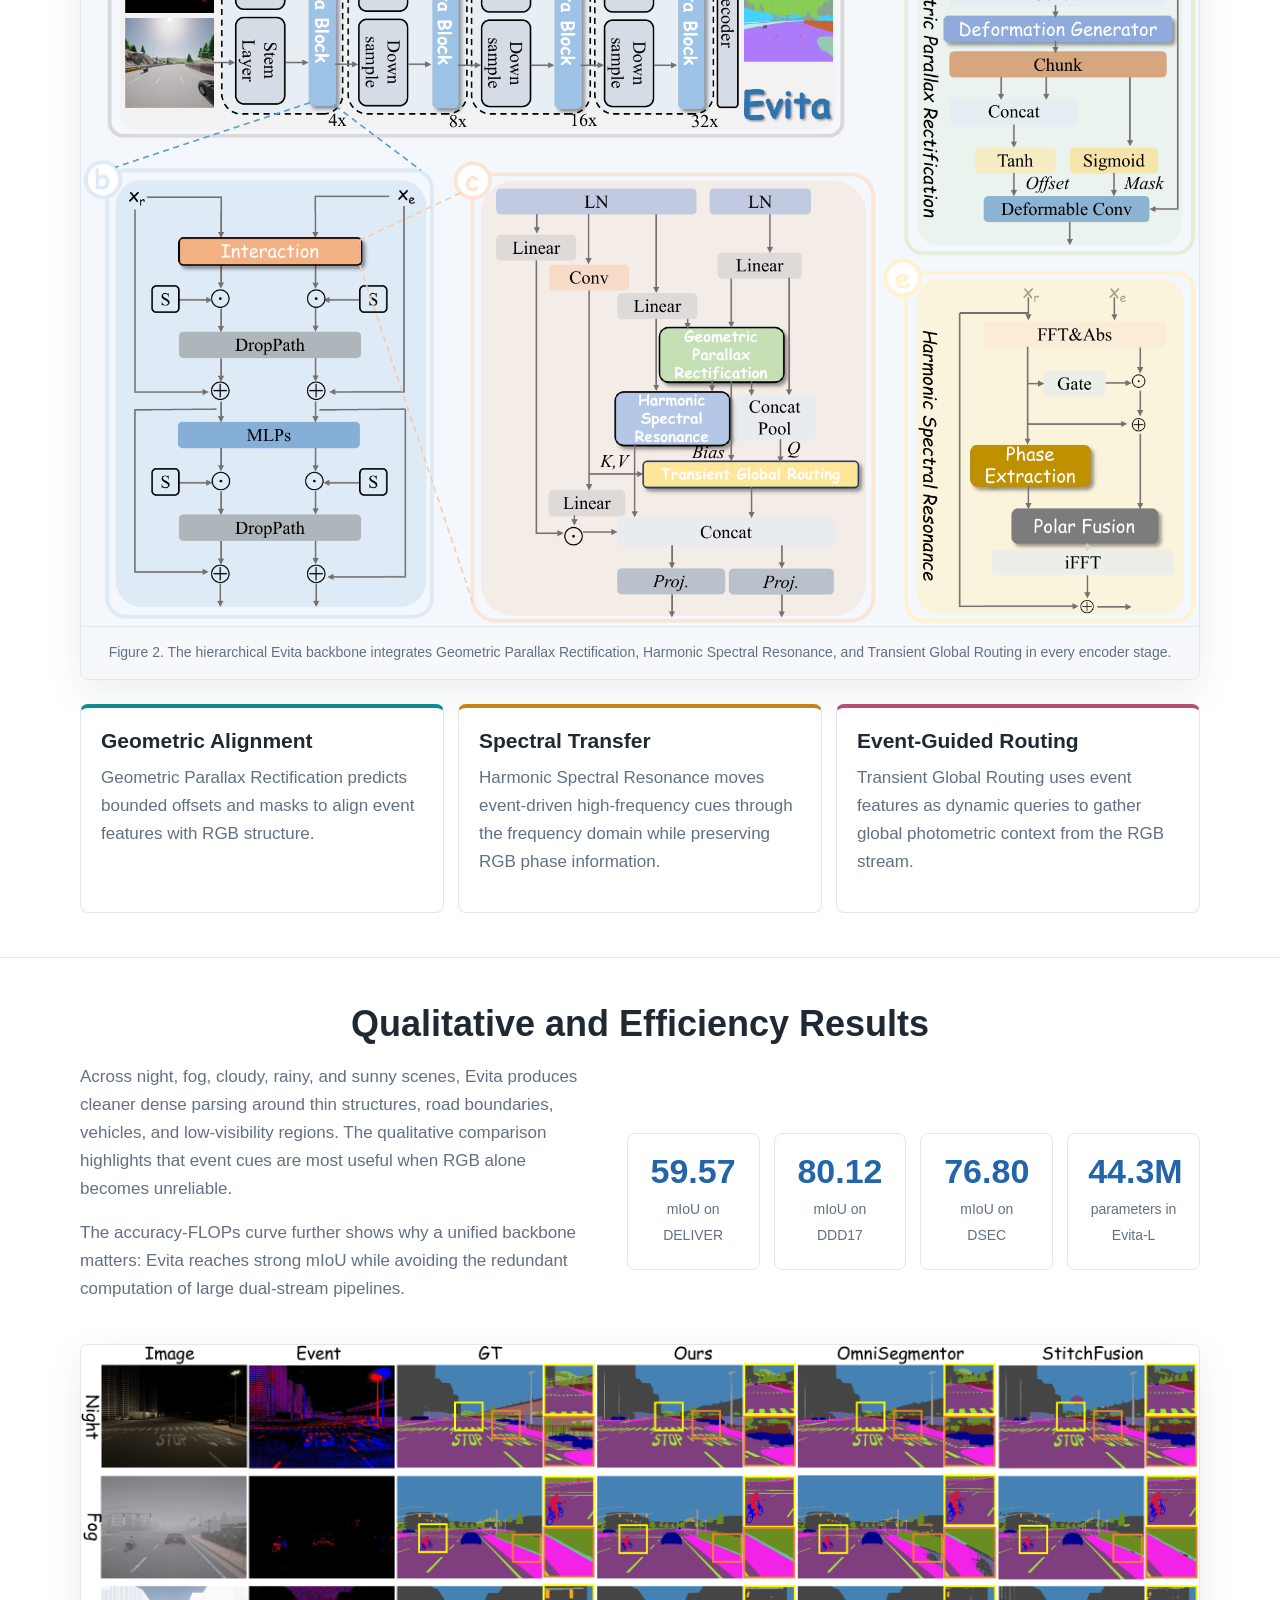
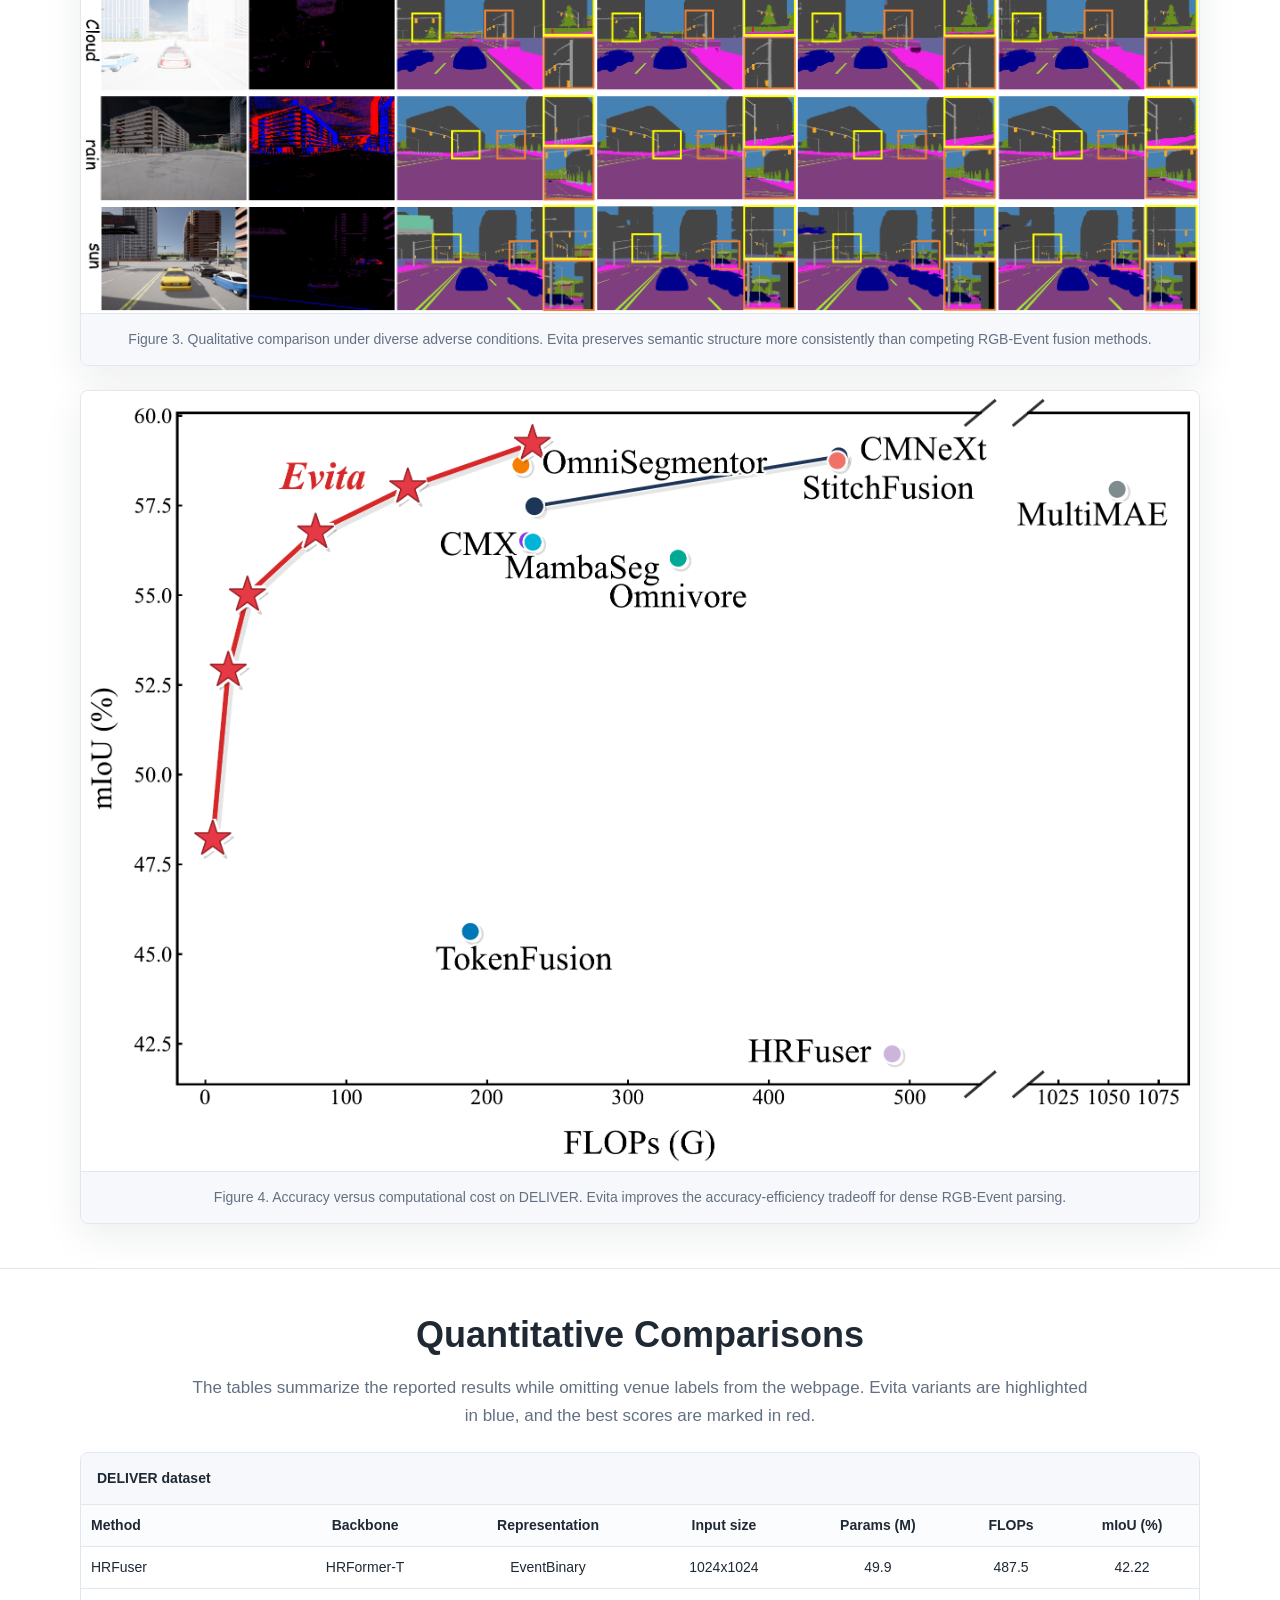
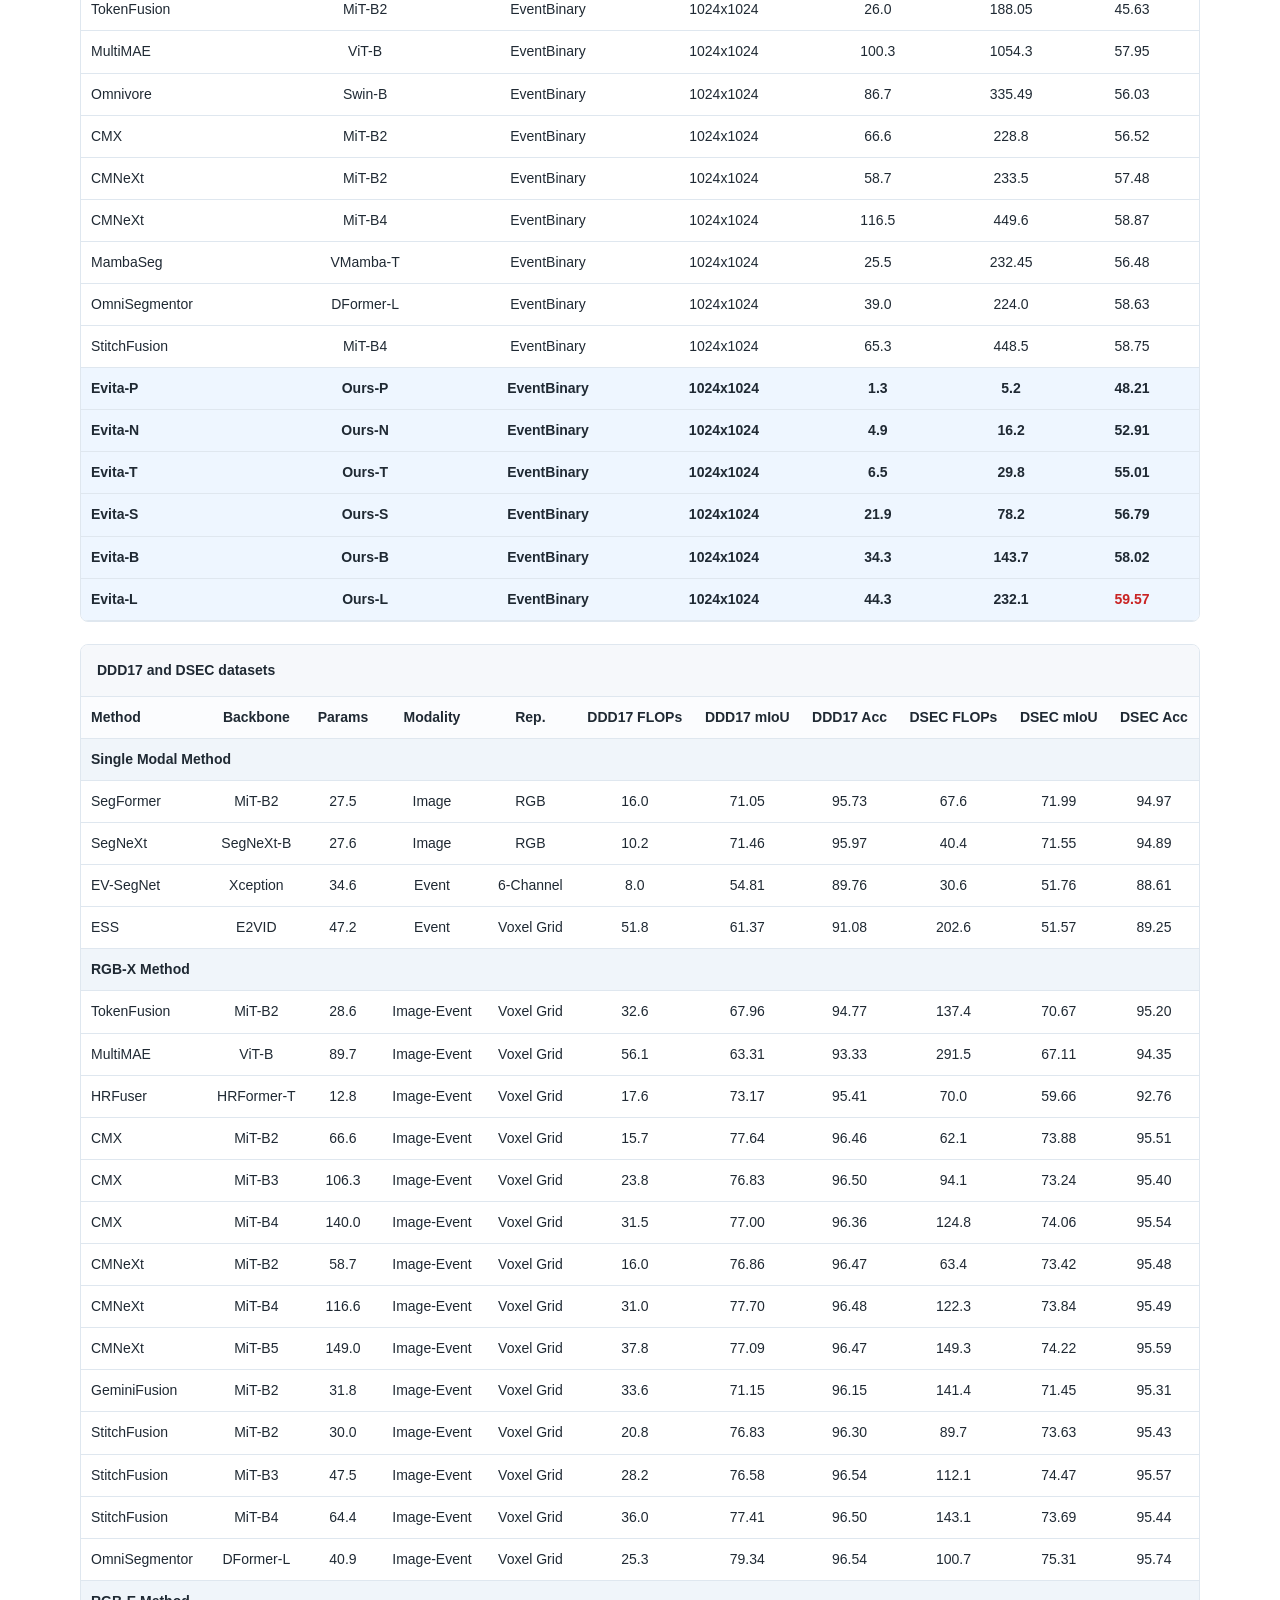
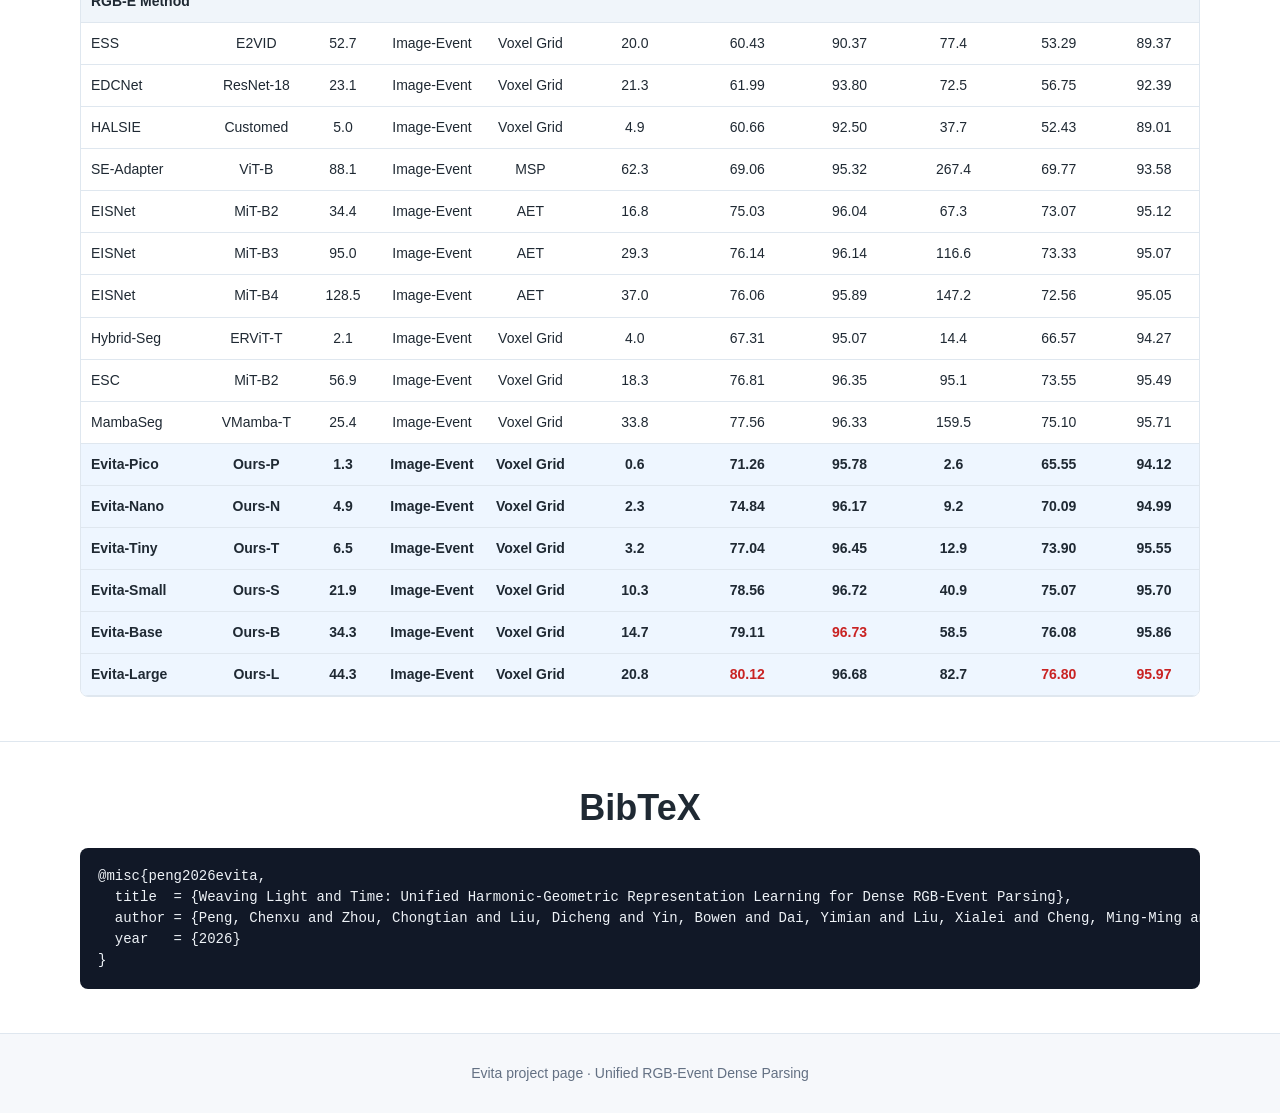
==== commit 07cd0da7: "Use original figures and add comparison tables" ====
--- a/evita/index.html
+++ b/evita/index.html
@@ -8,24 +8,19 @@
   <style>
     :root {
       --ink: #1f2933;
-      --muted: #5f6f7f;
+      --muted: #637083;
       --light: #f6f8fb;
-      --line: #e0e7ef;
+      --line: #dfe7ef;
       --blue: #2364aa;
       --teal: #108c8c;
       --gold: #c9831d;
       --rose: #b64d72;
-      --max: 1060px;
+      --max: 1120px;
       --radius: 8px;
     }
 
-    * {
-      box-sizing: border-box;
-    }
-
-    html {
-      scroll-behavior: smooth;
-    }
+    * { box-sizing: border-box; }
+    html { scroll-behavior: smooth; }
 
     body {
       margin: 0;
@@ -35,14 +30,8 @@
       line-height: 1.65;
     }
 
-    a {
-      color: var(--blue);
-      text-decoration: none;
-    }
-
-    a:hover {
-      text-decoration: underline;
-    }
+    a { color: var(--blue); text-decoration: none; }
+    a:hover { text-decoration: underline; }
 
     .container {
       width: min(var(--max), calc(100% - 36px));
@@ -50,7 +39,7 @@
     }
 
     header {
-      padding: 62px 0 34px;
+      padding: 58px 0 34px;
       text-align: center;
       border-bottom: 1px solid var(--line);
       background: #ffffff;
@@ -58,7 +47,7 @@
 
     h1 {
       margin: 0 auto 16px;
-      max-width: 920px;
+      max-width: 980px;
       font-size: clamp(34px, 5vw, 58px);
       line-height: 1.08;
       letter-spacing: 0;
@@ -66,7 +55,7 @@
     }
 
     .subtitle {
-      margin: 0 auto 22px;
+      margin: 0 auto 20px;
       max-width: 820px;
       color: var(--muted);
       font-size: clamp(18px, 2.2vw, 23px);
@@ -75,7 +64,7 @@
 
     .authors {
       margin: 20px auto 8px;
-      max-width: 880px;
+      max-width: 920px;
       color: var(--blue);
       font-size: 17px;
     }
@@ -118,16 +107,9 @@
       background: #111827;
     }
 
-    main {
-      padding-bottom: 56px;
-    }
-
     section {
-      padding: 42px 0;
-    }
-
-    section + section {
-      border-top: 1px solid var(--line);
+      padding: 44px 0;
+      border-bottom: 1px solid var(--line);
     }
 
     h2 {
@@ -139,7 +121,7 @@
 
     h3 {
       margin: 0 0 10px;
-      font-size: 20px;
+      font-size: 21px;
       line-height: 1.25;
     }
 
@@ -149,132 +131,148 @@
       font-size: 17px;
     }
 
-    .teaser {
-      padding-top: 34px;
-    }
-
-    .teaser-card {
+    .center-text {
+      max-width: 900px;
+      margin: 0 auto 22px;
+      text-align: center;
+    }
+
+    .figure-card {
+      margin: 24px 0 0;
+      border: 1px solid var(--line);
+      border-radius: var(--radius);
+      overflow: hidden;
+      background: #ffffff;
+      box-shadow: 0 12px 38px rgba(31, 41, 51, 0.08);
+    }
+
+    .figure-card img {
+      display: block;
+      width: 100%;
+      height: auto;
+    }
+
+    .caption {
+      margin: 0;
+      padding: 14px 18px;
+      color: var(--muted);
+      background: var(--light);
+      border-top: 1px solid var(--line);
+      font-size: 14px;
+      text-align: center;
+    }
+
+    .split {
+      display: grid;
+      grid-template-columns: 0.95fr 1.05fr;
+      gap: 28px;
+      align-items: center;
+    }
+
+    .notes {
+      display: grid;
+      grid-template-columns: repeat(3, minmax(0, 1fr));
+      gap: 14px;
+      margin-top: 24px;
+    }
+
+    .note,
+    .metric {
       border: 1px solid var(--line);
       border-radius: var(--radius);
       background: #ffffff;
-      overflow: hidden;
-      box-shadow: 0 14px 42px rgba(31, 41, 51, 0.08);
-    }
-
-    .teaser-card img {
-      display: block;
-      width: 100%;
-      height: auto;
-    }
-
-    .caption {
-      margin: 0;
-      padding: 14px 18px;
-      color: var(--muted);
-      background: var(--light);
-      border-top: 1px solid var(--line);
-      font-size: 14px;
-      text-align: center;
-    }
-
-    .abstract {
-      max-width: 900px;
-      margin: 0 auto;
-      text-align: justify;
-    }
-
-    .highlights {
+      padding: 20px;
+    }
+
+    .note {
+      border-top: 4px solid var(--teal);
+    }
+
+    .note:nth-child(2) { border-top-color: var(--gold); }
+    .note:nth-child(3) { border-top-color: var(--rose); }
+
+    .metrics {
       display: grid;
       grid-template-columns: repeat(4, minmax(0, 1fr));
       gap: 14px;
-      margin-top: 28px;
-    }
-
-    .metric,
-    .module,
-    .result {
+      margin: 28px 0 8px;
+    }
+
+    .metric {
+      text-align: center;
+    }
+
+    .metric strong {
+      display: block;
+      margin-bottom: 8px;
+      color: var(--blue);
+      font-size: 34px;
+      line-height: 1;
+    }
+
+    .metric span {
+      color: var(--muted);
+      font-size: 14px;
+    }
+
+    .table-wrap {
+      margin-top: 22px;
+      overflow-x: auto;
       border: 1px solid var(--line);
       border-radius: var(--radius);
       background: #ffffff;
     }
 
-    .metric {
-      padding: 20px;
-      text-align: center;
-    }
-
-    .metric strong {
-      display: block;
-      color: var(--blue);
-      font-size: 34px;
-      line-height: 1;
-      margin-bottom: 8px;
-    }
-
-    .metric span {
-      color: var(--muted);
-      font-size: 14px;
-    }
-
-    .module-grid,
-    .result-grid {
-      display: grid;
-      grid-template-columns: repeat(3, minmax(0, 1fr));
-      gap: 16px;
-      margin-top: 24px;
-    }
-
-    .module,
-    .result {
-      padding: 22px;
-    }
-
-    .module {
-      border-top: 4px solid var(--teal);
-    }
-
-    .module:nth-child(2) {
-      border-top-color: var(--gold);
-    }
-
-    .module:nth-child(3) {
-      border-top-color: var(--rose);
-    }
-
-    .result {
-      border-top: 4px solid var(--blue);
-    }
-
-    .result:nth-child(2) {
-      border-top-color: var(--teal);
-    }
-
-    .result:nth-child(3) {
-      border-top-color: var(--gold);
-    }
-
-    .pipeline {
-      display: grid;
-      grid-template-columns: repeat(4, minmax(0, 1fr));
-      gap: 1px;
-      margin-top: 28px;
-      overflow: hidden;
-      border: 1px solid var(--line);
-      border-radius: var(--radius);
-      background: var(--line);
-    }
-
-    .step {
-      padding: 18px;
-      background: #ffffff;
-    }
-
-    .step b {
-      display: block;
-      margin-bottom: 6px;
-      color: var(--teal);
-      font-size: 13px;
-      text-transform: uppercase;
+    table {
+      width: 100%;
+      min-width: 980px;
+      border-collapse: collapse;
+      font-size: 14px;
+    }
+
+    caption {
+      padding: 14px 16px;
+      text-align: left;
+      color: var(--ink);
+      font-weight: 800;
+      background: var(--light);
+      border-bottom: 1px solid var(--line);
+    }
+
+    th,
+    td {
+      padding: 9px 10px;
+      border-bottom: 1px solid var(--line);
+      text-align: center;
+      white-space: nowrap;
+    }
+
+    th:first-child,
+    td:first-child {
+      text-align: left;
+    }
+
+    thead th {
+      color: var(--ink);
+      background: #fbfcfe;
+      font-weight: 800;
+    }
+
+    tbody tr.group td {
+      color: var(--ink);
+      background: #f0f5fa;
+      font-weight: 800;
+      text-align: left;
+    }
+
+    tbody tr.evita {
+      background: #eef6ff;
+      font-weight: 750;
+    }
+
+    .best {
+      color: #c92323;
+      font-weight: 900;
     }
 
     pre {
@@ -292,26 +290,17 @@
       padding: 28px 0;
       color: var(--muted);
       text-align: center;
-      border-top: 1px solid var(--line);
       background: var(--light);
       font-size: 14px;
     }
 
-    @media (max-width: 820px) {
-      header {
-        padding-top: 42px;
-      }
-
-      .highlights,
-      .module-grid,
-      .result-grid,
-      .pipeline {
-        grid-template-columns: 1fr;
-      }
-
-      .abstract {
-        text-align: left;
-      }
+    @media (max-width: 860px) {
+      header { padding-top: 40px; }
+      .split,
+      .notes,
+      .metrics { grid-template-columns: 1fr; }
+      .center-text { text-align: left; }
+      section { padding: 34px 0; }
     }
   </style>
 </head>
@@ -335,85 +324,158 @@
 
       <div class="buttons">
         <a class="button" href="https://github.com/chaineypung/Evita" target="_blank" rel="noreferrer">Code</a>
-        <a class="button" href="#method">Method</a>
+        <a class="button" href="#concept">Concept</a>
+        <a class="button" href="#architecture">Architecture</a>
         <a class="button" href="#results">Results</a>
-        <a class="button" href="#bibtex">BibTeX</a>
+        <a class="button" href="#tables">Tables</a>
       </div>
     </div>
   </header>
 
   <main>
-    <section class="teaser">
+    <section id="concept">
       <div class="container">
-        <figure class="teaser-card">
-          <img src="evita-assets/teaser.png" alt="Evita framework overview teaser">
-          <figcaption class="caption">Evita resolves RGB-Event misalignment, learns representation-invariant features, and uses a unified backbone for dense downstream parsing.</figcaption>
+        <h2>Concept</h2>
+        <p class="center-text">Evita starts from a simple observation: RGB frames and event streams are complementary, but they are not naturally aligned in space, time, or representation. The framework therefore addresses dataset alignment, event-format pretraining, and unified RGB-Event feature learning together.</p>
+        <figure class="figure-card">
+          <img src="evita-assets/fig1.png" alt="Evita concept overview">
+          <figcaption class="caption">Figure 1. N-ImageNetV2 improves RGB-Event alignment, stochastic RGB-E pretraining bridges event representations, and the unified backbone avoids the transferability gap of separated RGB backbones.</figcaption>
         </figure>
       </div>
     </section>
 
-    <section id="abstract">
+    <section id="architecture">
       <div class="container">
-        <h2>Abstract</h2>
-        <div class="abstract">
-          <p>Fusing standard RGB frames with asynchronous event streams is a promising route toward robust visual perception in degraded environments. Existing methods often rely on decoupled dual encoders, which increase computational cost, overlook geometric parallax, and suffer from cross-spectral aliasing between dense intensity grids and sparse event dynamics.</p>
-          <p>Evita introduces a unified RGB-Event backbone for downstream dense prediction. Instead of isolated streams, each encoder layer embeds cross-modal co-learning modules for geometric alignment, frequency-domain texture transfer, and transient global routing. Together with N-ImageNetV2 and stochastic event-representation mixing, Evita learns transferable features that accommodate diverse event formats during finetuning.</p>
-        </div>
-
-        <div class="highlights" aria-label="Key metrics">
-          <div class="metric"><strong>59.57</strong><span>mIoU on DELIVER</span></div>
-          <div class="metric"><strong>80.12</strong><span>mIoU on DDD17</span></div>
-          <div class="metric"><strong>76.80</strong><span>mIoU on DSEC</span></div>
-          <div class="metric"><strong>44.3M</strong><span>parameters in Evita-L</span></div>
-        </div>
-      </div>
-    </section>
-
-    <section id="method">
-      <div class="container">
-        <h2>Method</h2>
-        <p class="abstract">Evita targets the physical friction points of RGB-Event fusion: spatial mismatch, spectral heterogeneity, and event-driven long-range context. Its encoder blocks jointly optimize both modalities instead of postponing interaction to a late decoder.</p>
-
-        <div class="module-grid">
-          <article class="module">
-            <h3>Geometric Parallax Rectification</h3>
-            <p>An adaptive cross-modal deformable operator dynamically aligns event structures with RGB boundaries, correcting spatial offsets from asynchronous sensing.</p>
+        <h2>Architecture</h2>
+        <p class="center-text">The Evita block embeds geometric, spectral, and routing operations inside the encoder itself. This makes RGB-Event interaction an intrinsic part of representation learning rather than a late-stage decoder operation.</p>
+        <figure class="figure-card">
+          <img src="evita-assets/fig3.png" alt="Evita architecture and block design">
+          <figcaption class="caption">Figure 2. The hierarchical Evita backbone integrates Geometric Parallax Rectification, Harmonic Spectral Resonance, and Transient Global Routing in every encoder stage.</figcaption>
+        </figure>
+
+        <div class="notes">
+          <article class="note">
+            <h3>Geometric Alignment</h3>
+            <p>Geometric Parallax Rectification predicts bounded offsets and masks to align event features with RGB structure.</p>
           </article>
-          <article class="module">
-            <h3>Harmonic Spectral Resonance</h3>
-            <p>Frequency-domain fusion injects event-driven high-frequency changes while preserving RGB phase structure, reducing noisy spatial aliasing.</p>
+          <article class="note">
+            <h3>Spectral Transfer</h3>
+            <p>Harmonic Spectral Resonance moves event-driven high-frequency cues through the frequency domain while preserving RGB phase information.</p>
           </article>
-          <article class="module">
-            <h3>Transient Global Routing</h3>
-            <p>Event features act as dynamic queries that route global photometric context from RGB, improving semantic consistency in difficult scenes.</p>
+          <article class="note">
+            <h3>Event-Guided Routing</h3>
+            <p>Transient Global Routing uses event features as dynamic queries to gather global photometric context from the RGB stream.</p>
           </article>
         </div>
-
-        <div class="pipeline" aria-label="Evita workflow">
-          <div class="step"><b>Input</b><p>RGB frames and asynchronous event streams enter lightweight modality stems.</p></div>
-          <div class="step"><b>Align</b><p>Geometric rectification estimates local offsets and samples aligned event features.</p></div>
-          <div class="step"><b>Fuse</b><p>Spectral resonance combines texture, edges, and transient changes with less noise.</p></div>
-          <div class="step"><b>Parse</b><p>Unified features are decoded into dense scene understanding outputs.</p></div>
-        </div>
       </div>
     </section>
 
     <section id="results">
       <div class="container">
-        <h2>Experiments</h2>
-        <div class="result-grid">
-          <article class="result">
-            <h3>Unified and efficient</h3>
-            <p>A single RGB-Event backbone reduces duplicated computation compared with conventional dual-stream architectures while preserving dense cross-modal interaction.</p>
-          </article>
-          <article class="result">
-            <h3>N-ImageNetV2 pretraining</h3>
-            <p>Strictly aligned RGB-Event pairs and stochastic event-representation mixing help the model generalize across downstream event formats.</p>
-          </article>
-          <article class="result">
-            <h3>Robust to misalignment</h3>
-            <p>Under simulated DDD17 event offsets, Evita-L drops by only about 0.18 mIoU at the extreme shift, demonstrating strong geometric robustness.</p>
-          </article>
+        <h2>Qualitative and Efficiency Results</h2>
+        <div class="split">
+          <div>
+            <p>Across night, fog, cloudy, rainy, and sunny scenes, Evita produces cleaner dense parsing around thin structures, road boundaries, vehicles, and low-visibility regions. The qualitative comparison highlights that event cues are most useful when RGB alone becomes unreliable.</p>
+            <p>The accuracy-FLOPs curve further shows why a unified backbone matters: Evita reaches strong mIoU while avoiding the redundant computation of large dual-stream pipelines.</p>
+          </div>
+          <div class="metrics">
+            <div class="metric"><strong>59.57</strong><span>mIoU on DELIVER</span></div>
+            <div class="metric"><strong>80.12</strong><span>mIoU on DDD17</span></div>
+            <div class="metric"><strong>76.80</strong><span>mIoU on DSEC</span></div>
+            <div class="metric"><strong>44.3M</strong><span>parameters in Evita-L</span></div>
+          </div>
+        </div>
+
+        <figure class="figure-card">
+          <img src="evita-assets/fig4.png" alt="Qualitative comparison on adverse driving scenes">
+          <figcaption class="caption">Figure 3. Qualitative comparison under diverse adverse conditions. Evita preserves semantic structure more consistently than competing RGB-Event fusion methods.</figcaption>
+        </figure>
+
+        <figure class="figure-card">
+          <img src="evita-assets/accuracy-flops.png" alt="Accuracy versus FLOPs comparison">
+          <figcaption class="caption">Figure 4. Accuracy versus computational cost on DELIVER. Evita improves the accuracy-efficiency tradeoff for dense RGB-Event parsing.</figcaption>
+        </figure>
+      </div>
+    </section>
+
+    <section id="tables">
+      <div class="container">
+        <h2>Quantitative Comparisons</h2>
+        <p class="center-text">The tables summarize the reported results while omitting venue labels from the webpage. Evita variants are highlighted in blue, and the best scores are marked in red.</p>
+
+        <div class="table-wrap">
+          <table>
+            <caption>DELIVER dataset</caption>
+            <thead>
+              <tr><th>Method</th><th>Backbone</th><th>Representation</th><th>Input size</th><th>Params (M)</th><th>FLOPs</th><th>mIoU (%)</th></tr>
+            </thead>
+            <tbody>
+              <tr><td>HRFuser</td><td>HRFormer-T</td><td>EventBinary</td><td>1024x1024</td><td>49.9</td><td>487.5</td><td>42.22</td></tr>
+              <tr><td>TokenFusion</td><td>MiT-B2</td><td>EventBinary</td><td>1024x1024</td><td>26.0</td><td>188.05</td><td>45.63</td></tr>
+              <tr><td>MultiMAE</td><td>ViT-B</td><td>EventBinary</td><td>1024x1024</td><td>100.3</td><td>1054.3</td><td>57.95</td></tr>
+              <tr><td>Omnivore</td><td>Swin-B</td><td>EventBinary</td><td>1024x1024</td><td>86.7</td><td>335.49</td><td>56.03</td></tr>
+              <tr><td>CMX</td><td>MiT-B2</td><td>EventBinary</td><td>1024x1024</td><td>66.6</td><td>228.8</td><td>56.52</td></tr>
+              <tr><td>CMNeXt</td><td>MiT-B2</td><td>EventBinary</td><td>1024x1024</td><td>58.7</td><td>233.5</td><td>57.48</td></tr>
+              <tr><td>CMNeXt</td><td>MiT-B4</td><td>EventBinary</td><td>1024x1024</td><td>116.5</td><td>449.6</td><td>58.87</td></tr>
+              <tr><td>MambaSeg</td><td>VMamba-T</td><td>EventBinary</td><td>1024x1024</td><td>25.5</td><td>232.45</td><td>56.48</td></tr>
+              <tr><td>OmniSegmentor</td><td>DFormer-L</td><td>EventBinary</td><td>1024x1024</td><td>39.0</td><td>224.0</td><td>58.63</td></tr>
+              <tr><td>StitchFusion</td><td>MiT-B4</td><td>EventBinary</td><td>1024x1024</td><td>65.3</td><td>448.5</td><td>58.75</td></tr>
+              <tr class="evita"><td>Evita-P</td><td>Ours-P</td><td>EventBinary</td><td>1024x1024</td><td>1.3</td><td>5.2</td><td>48.21</td></tr>
+              <tr class="evita"><td>Evita-N</td><td>Ours-N</td><td>EventBinary</td><td>1024x1024</td><td>4.9</td><td>16.2</td><td>52.91</td></tr>
+              <tr class="evita"><td>Evita-T</td><td>Ours-T</td><td>EventBinary</td><td>1024x1024</td><td>6.5</td><td>29.8</td><td>55.01</td></tr>
+              <tr class="evita"><td>Evita-S</td><td>Ours-S</td><td>EventBinary</td><td>1024x1024</td><td>21.9</td><td>78.2</td><td>56.79</td></tr>
+              <tr class="evita"><td>Evita-B</td><td>Ours-B</td><td>EventBinary</td><td>1024x1024</td><td>34.3</td><td>143.7</td><td>58.02</td></tr>
+              <tr class="evita"><td>Evita-L</td><td>Ours-L</td><td>EventBinary</td><td>1024x1024</td><td>44.3</td><td>232.1</td><td class="best">59.57</td></tr>
+            </tbody>
+          </table>
+        </div>
+
+        <div class="table-wrap">
+          <table>
+            <caption>DDD17 and DSEC datasets</caption>
+            <thead>
+              <tr><th>Method</th><th>Backbone</th><th>Params</th><th>Modality</th><th>Rep.</th><th>DDD17 FLOPs</th><th>DDD17 mIoU</th><th>DDD17 Acc</th><th>DSEC FLOPs</th><th>DSEC mIoU</th><th>DSEC Acc</th></tr>
+            </thead>
+            <tbody>
+              <tr class="group"><td colspan="11">Single Modal Method</td></tr>
+              <tr><td>SegFormer</td><td>MiT-B2</td><td>27.5</td><td>Image</td><td>RGB</td><td>16.0</td><td>71.05</td><td>95.73</td><td>67.6</td><td>71.99</td><td>94.97</td></tr>
+              <tr><td>SegNeXt</td><td>SegNeXt-B</td><td>27.6</td><td>Image</td><td>RGB</td><td>10.2</td><td>71.46</td><td>95.97</td><td>40.4</td><td>71.55</td><td>94.89</td></tr>
+              <tr><td>EV-SegNet</td><td>Xception</td><td>34.6</td><td>Event</td><td>6-Channel</td><td>8.0</td><td>54.81</td><td>89.76</td><td>30.6</td><td>51.76</td><td>88.61</td></tr>
+              <tr><td>ESS</td><td>E2VID</td><td>47.2</td><td>Event</td><td>Voxel Grid</td><td>51.8</td><td>61.37</td><td>91.08</td><td>202.6</td><td>51.57</td><td>89.25</td></tr>
+              <tr class="group"><td colspan="11">RGB-X Method</td></tr>
+              <tr><td>TokenFusion</td><td>MiT-B2</td><td>28.6</td><td>Image-Event</td><td>Voxel Grid</td><td>32.6</td><td>67.96</td><td>94.77</td><td>137.4</td><td>70.67</td><td>95.20</td></tr>
+              <tr><td>MultiMAE</td><td>ViT-B</td><td>89.7</td><td>Image-Event</td><td>Voxel Grid</td><td>56.1</td><td>63.31</td><td>93.33</td><td>291.5</td><td>67.11</td><td>94.35</td></tr>
+              <tr><td>HRFuser</td><td>HRFormer-T</td><td>12.8</td><td>Image-Event</td><td>Voxel Grid</td><td>17.6</td><td>73.17</td><td>95.41</td><td>70.0</td><td>59.66</td><td>92.76</td></tr>
+              <tr><td>CMX</td><td>MiT-B2</td><td>66.6</td><td>Image-Event</td><td>Voxel Grid</td><td>15.7</td><td>77.64</td><td>96.46</td><td>62.1</td><td>73.88</td><td>95.51</td></tr>
+              <tr><td>CMX</td><td>MiT-B3</td><td>106.3</td><td>Image-Event</td><td>Voxel Grid</td><td>23.8</td><td>76.83</td><td>96.50</td><td>94.1</td><td>73.24</td><td>95.40</td></tr>
+              <tr><td>CMX</td><td>MiT-B4</td><td>140.0</td><td>Image-Event</td><td>Voxel Grid</td><td>31.5</td><td>77.00</td><td>96.36</td><td>124.8</td><td>74.06</td><td>95.54</td></tr>
+              <tr><td>CMNeXt</td><td>MiT-B2</td><td>58.7</td><td>Image-Event</td><td>Voxel Grid</td><td>16.0</td><td>76.86</td><td>96.47</td><td>63.4</td><td>73.42</td><td>95.48</td></tr>
+              <tr><td>CMNeXt</td><td>MiT-B4</td><td>116.6</td><td>Image-Event</td><td>Voxel Grid</td><td>31.0</td><td>77.70</td><td>96.48</td><td>122.3</td><td>73.84</td><td>95.49</td></tr>
+              <tr><td>CMNeXt</td><td>MiT-B5</td><td>149.0</td><td>Image-Event</td><td>Voxel Grid</td><td>37.8</td><td>77.09</td><td>96.47</td><td>149.3</td><td>74.22</td><td>95.59</td></tr>
+              <tr><td>GeminiFusion</td><td>MiT-B2</td><td>31.8</td><td>Image-Event</td><td>Voxel Grid</td><td>33.6</td><td>71.15</td><td>96.15</td><td>141.4</td><td>71.45</td><td>95.31</td></tr>
+              <tr><td>StitchFusion</td><td>MiT-B2</td><td>30.0</td><td>Image-Event</td><td>Voxel Grid</td><td>20.8</td><td>76.83</td><td>96.30</td><td>89.7</td><td>73.63</td><td>95.43</td></tr>
+              <tr><td>StitchFusion</td><td>MiT-B3</td><td>47.5</td><td>Image-Event</td><td>Voxel Grid</td><td>28.2</td><td>76.58</td><td>96.54</td><td>112.1</td><td>74.47</td><td>95.57</td></tr>
+              <tr><td>StitchFusion</td><td>MiT-B4</td><td>64.4</td><td>Image-Event</td><td>Voxel Grid</td><td>36.0</td><td>77.41</td><td>96.50</td><td>143.1</td><td>73.69</td><td>95.44</td></tr>
+              <tr><td>OmniSegmentor</td><td>DFormer-L</td><td>40.9</td><td>Image-Event</td><td>Voxel Grid</td><td>25.3</td><td>79.34</td><td>96.54</td><td>100.7</td><td>75.31</td><td>95.74</td></tr>
+              <tr class="group"><td colspan="11">RGB-E Method</td></tr>
+              <tr><td>ESS</td><td>E2VID</td><td>52.7</td><td>Image-Event</td><td>Voxel Grid</td><td>20.0</td><td>60.43</td><td>90.37</td><td>77.4</td><td>53.29</td><td>89.37</td></tr>
+              <tr><td>EDCNet</td><td>ResNet-18</td><td>23.1</td><td>Image-Event</td><td>Voxel Grid</td><td>21.3</td><td>61.99</td><td>93.80</td><td>72.5</td><td>56.75</td><td>92.39</td></tr>
+              <tr><td>HALSIE</td><td>Customed</td><td>5.0</td><td>Image-Event</td><td>Voxel Grid</td><td>4.9</td><td>60.66</td><td>92.50</td><td>37.7</td><td>52.43</td><td>89.01</td></tr>
+              <tr><td>SE-Adapter</td><td>ViT-B</td><td>88.1</td><td>Image-Event</td><td>MSP</td><td>62.3</td><td>69.06</td><td>95.32</td><td>267.4</td><td>69.77</td><td>93.58</td></tr>
+              <tr><td>EISNet</td><td>MiT-B2</td><td>34.4</td><td>Image-Event</td><td>AET</td><td>16.8</td><td>75.03</td><td>96.04</td><td>67.3</td><td>73.07</td><td>95.12</td></tr>
+              <tr><td>EISNet</td><td>MiT-B3</td><td>95.0</td><td>Image-Event</td><td>AET</td><td>29.3</td><td>76.14</td><td>96.14</td><td>116.6</td><td>73.33</td><td>95.07</td></tr>
+              <tr><td>EISNet</td><td>MiT-B4</td><td>128.5</td><td>Image-Event</td><td>AET</td><td>37.0</td><td>76.06</td><td>95.89</td><td>147.2</td><td>72.56</td><td>95.05</td></tr>
+              <tr><td>Hybrid-Seg</td><td>ERViT-T</td><td>2.1</td><td>Image-Event</td><td>Voxel Grid</td><td>4.0</td><td>67.31</td><td>95.07</td><td>14.4</td><td>66.57</td><td>94.27</td></tr>
+              <tr><td>ESC</td><td>MiT-B2</td><td>56.9</td><td>Image-Event</td><td>Voxel Grid</td><td>18.3</td><td>76.81</td><td>96.35</td><td>95.1</td><td>73.55</td><td>95.49</td></tr>
+              <tr><td>MambaSeg</td><td>VMamba-T</td><td>25.4</td><td>Image-Event</td><td>Voxel Grid</td><td>33.8</td><td>77.56</td><td>96.33</td><td>159.5</td><td>75.10</td><td>95.71</td></tr>
+              <tr class="evita"><td>Evita-Pico</td><td>Ours-P</td><td>1.3</td><td>Image-Event</td><td>Voxel Grid</td><td>0.6</td><td>71.26</td><td>95.78</td><td>2.6</td><td>65.55</td><td>94.12</td></tr>
+              <tr class="evita"><td>Evita-Nano</td><td>Ours-N</td><td>4.9</td><td>Image-Event</td><td>Voxel Grid</td><td>2.3</td><td>74.84</td><td>96.17</td><td>9.2</td><td>70.09</td><td>94.99</td></tr>
+              <tr class="evita"><td>Evita-Tiny</td><td>Ours-T</td><td>6.5</td><td>Image-Event</td><td>Voxel Grid</td><td>3.2</td><td>77.04</td><td>96.45</td><td>12.9</td><td>73.90</td><td>95.55</td></tr>
+              <tr class="evita"><td>Evita-Small</td><td>Ours-S</td><td>21.9</td><td>Image-Event</td><td>Voxel Grid</td><td>10.3</td><td>78.56</td><td>96.72</td><td>40.9</td><td>75.07</td><td>95.70</td></tr>
+              <tr class="evita"><td>Evita-Base</td><td>Ours-B</td><td>34.3</td><td>Image-Event</td><td>Voxel Grid</td><td>14.7</td><td>79.11</td><td class="best">96.73</td><td>58.5</td><td>76.08</td><td>95.86</td></tr>
+              <tr class="evita"><td>Evita-Large</td><td>Ours-L</td><td>44.3</td><td>Image-Event</td><td>Voxel Grid</td><td>20.8</td><td class="best">80.12</td><td>96.68</td><td>82.7</td><td class="best">76.80</td><td class="best">95.97</td></tr>
+            </tbody>
+          </table>
         </div>
       </div>
     </section>
@@ -421,10 +483,10 @@
     <section id="bibtex">
       <div class="container">
         <h2>BibTeX</h2>
-        <pre><code>@article{peng2026evita,
-  title   = {Weaving Light and Time: Unified Harmonic-Geometric Representation Learning for Dense RGB-Event Parsing},
-  author  = {Peng, Chenxu and Zhou, Chongtian and Liu, Dicheng and Yin, Bowen and Dai, Yimian and Liu, Xialei and Cheng, Ming-Ming and Li, Xiang},
-  year    = {2026}
+        <pre><code>@misc{peng2026evita,
+  title  = {Weaving Light and Time: Unified Harmonic-Geometric Representation Learning for Dense RGB-Event Parsing},
+  author = {Peng, Chenxu and Zhou, Chongtian and Liu, Dicheng and Yin, Bowen and Dai, Yimian and Liu, Xialei and Cheng, Ming-Ming and Li, Xiang},
+  year   = {2026}
 }</code></pre>
       </div>
     </section>
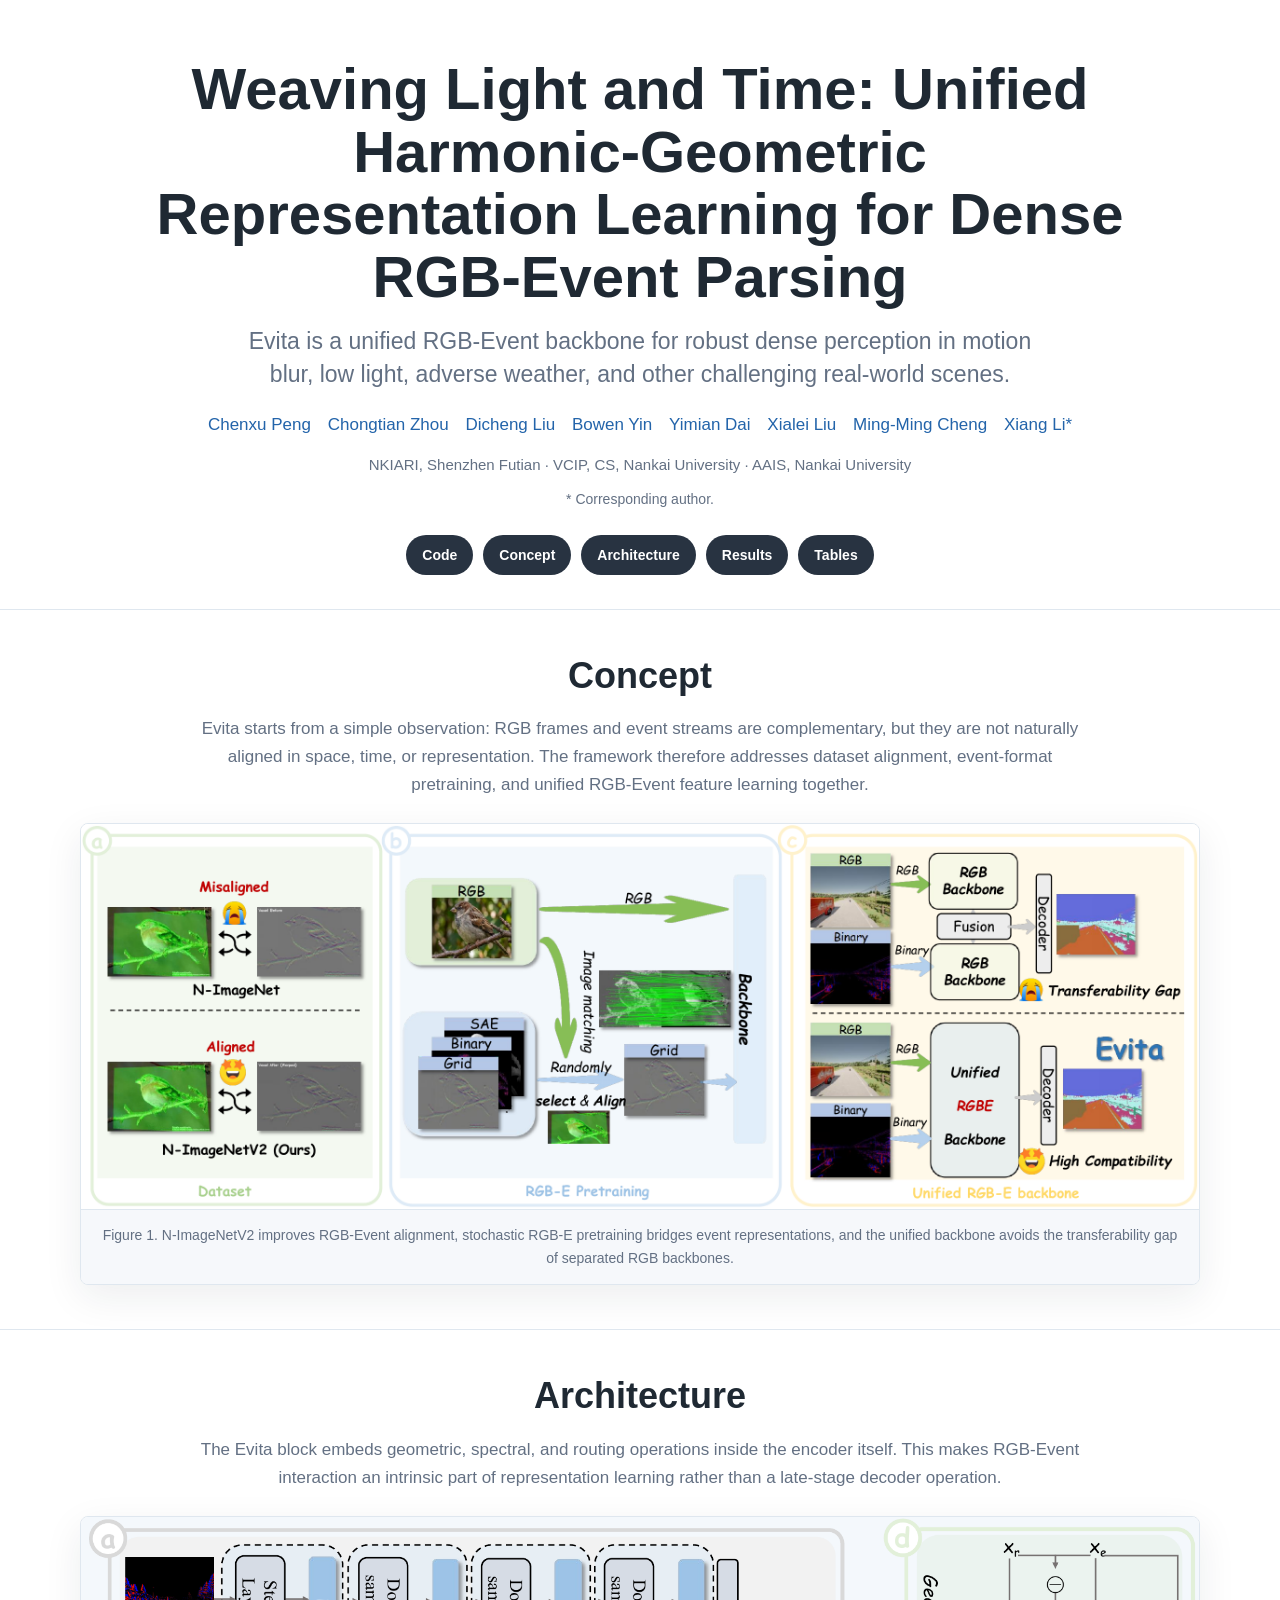
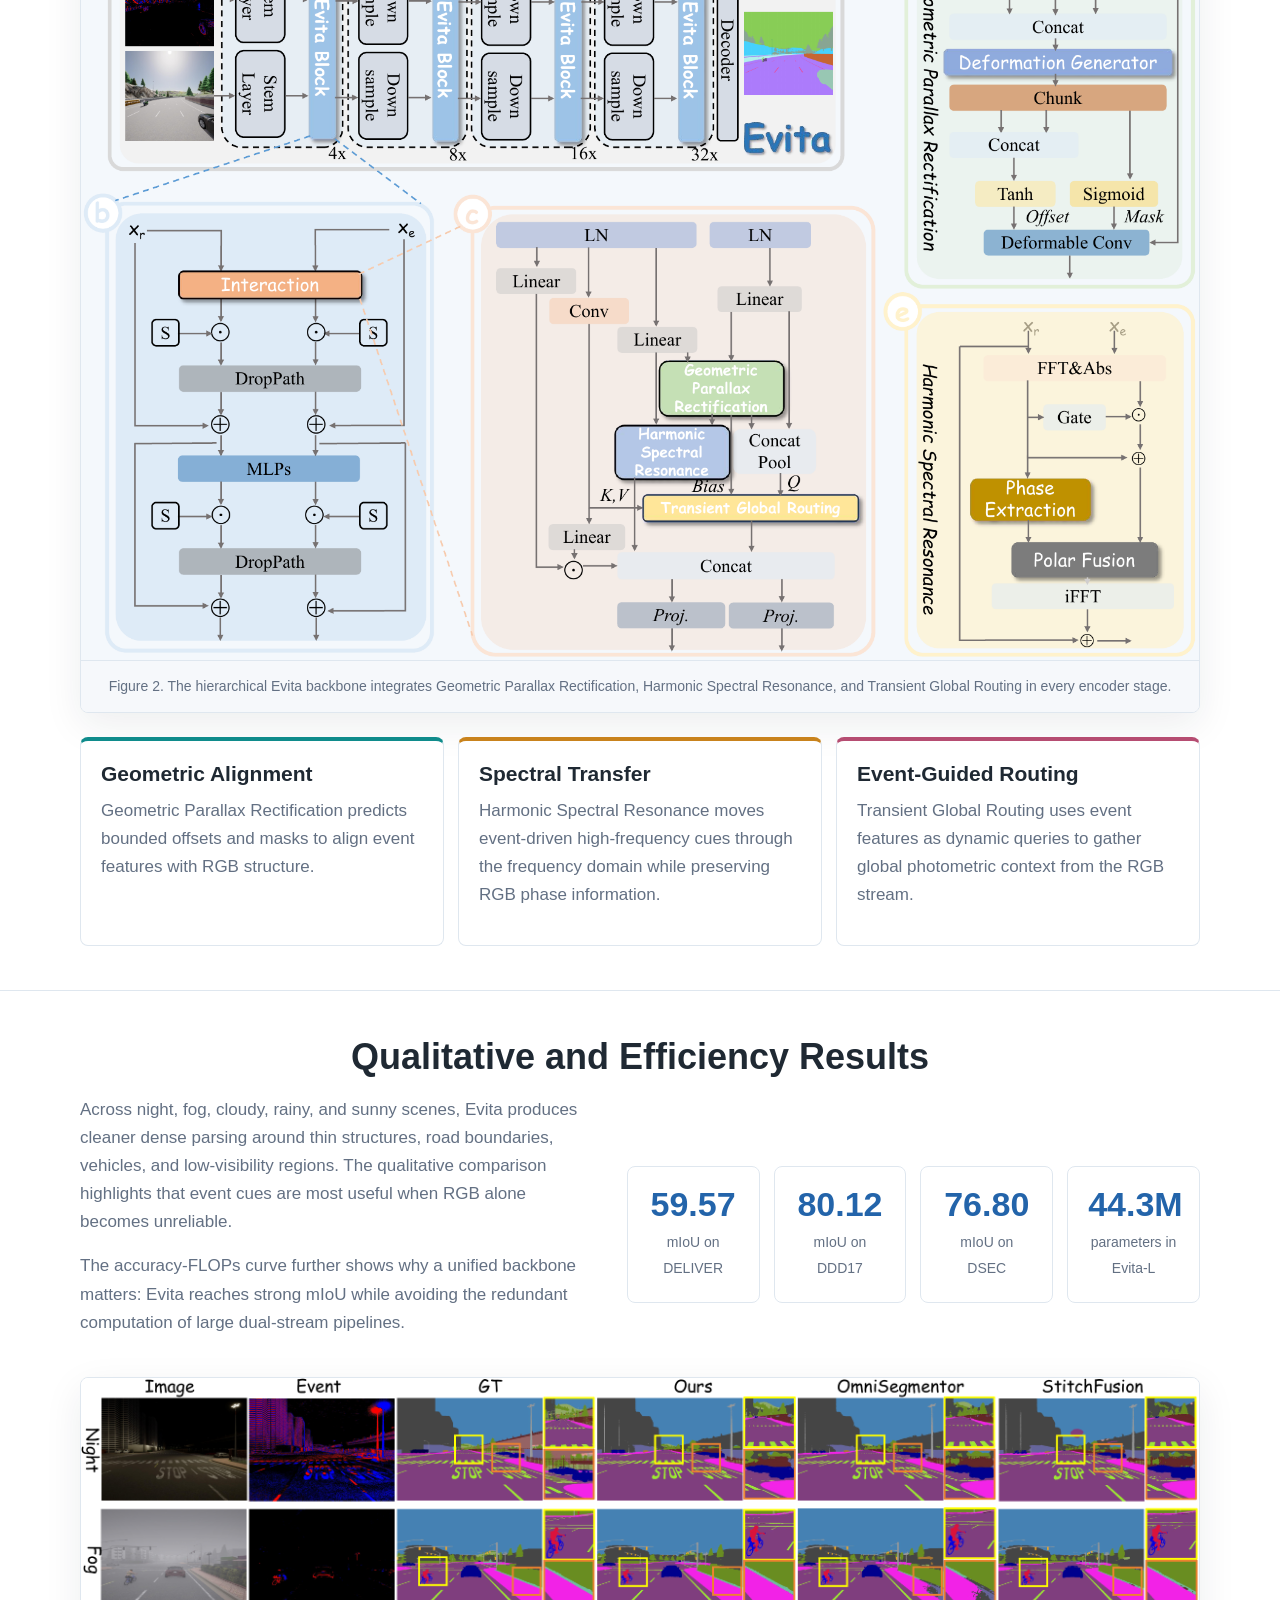
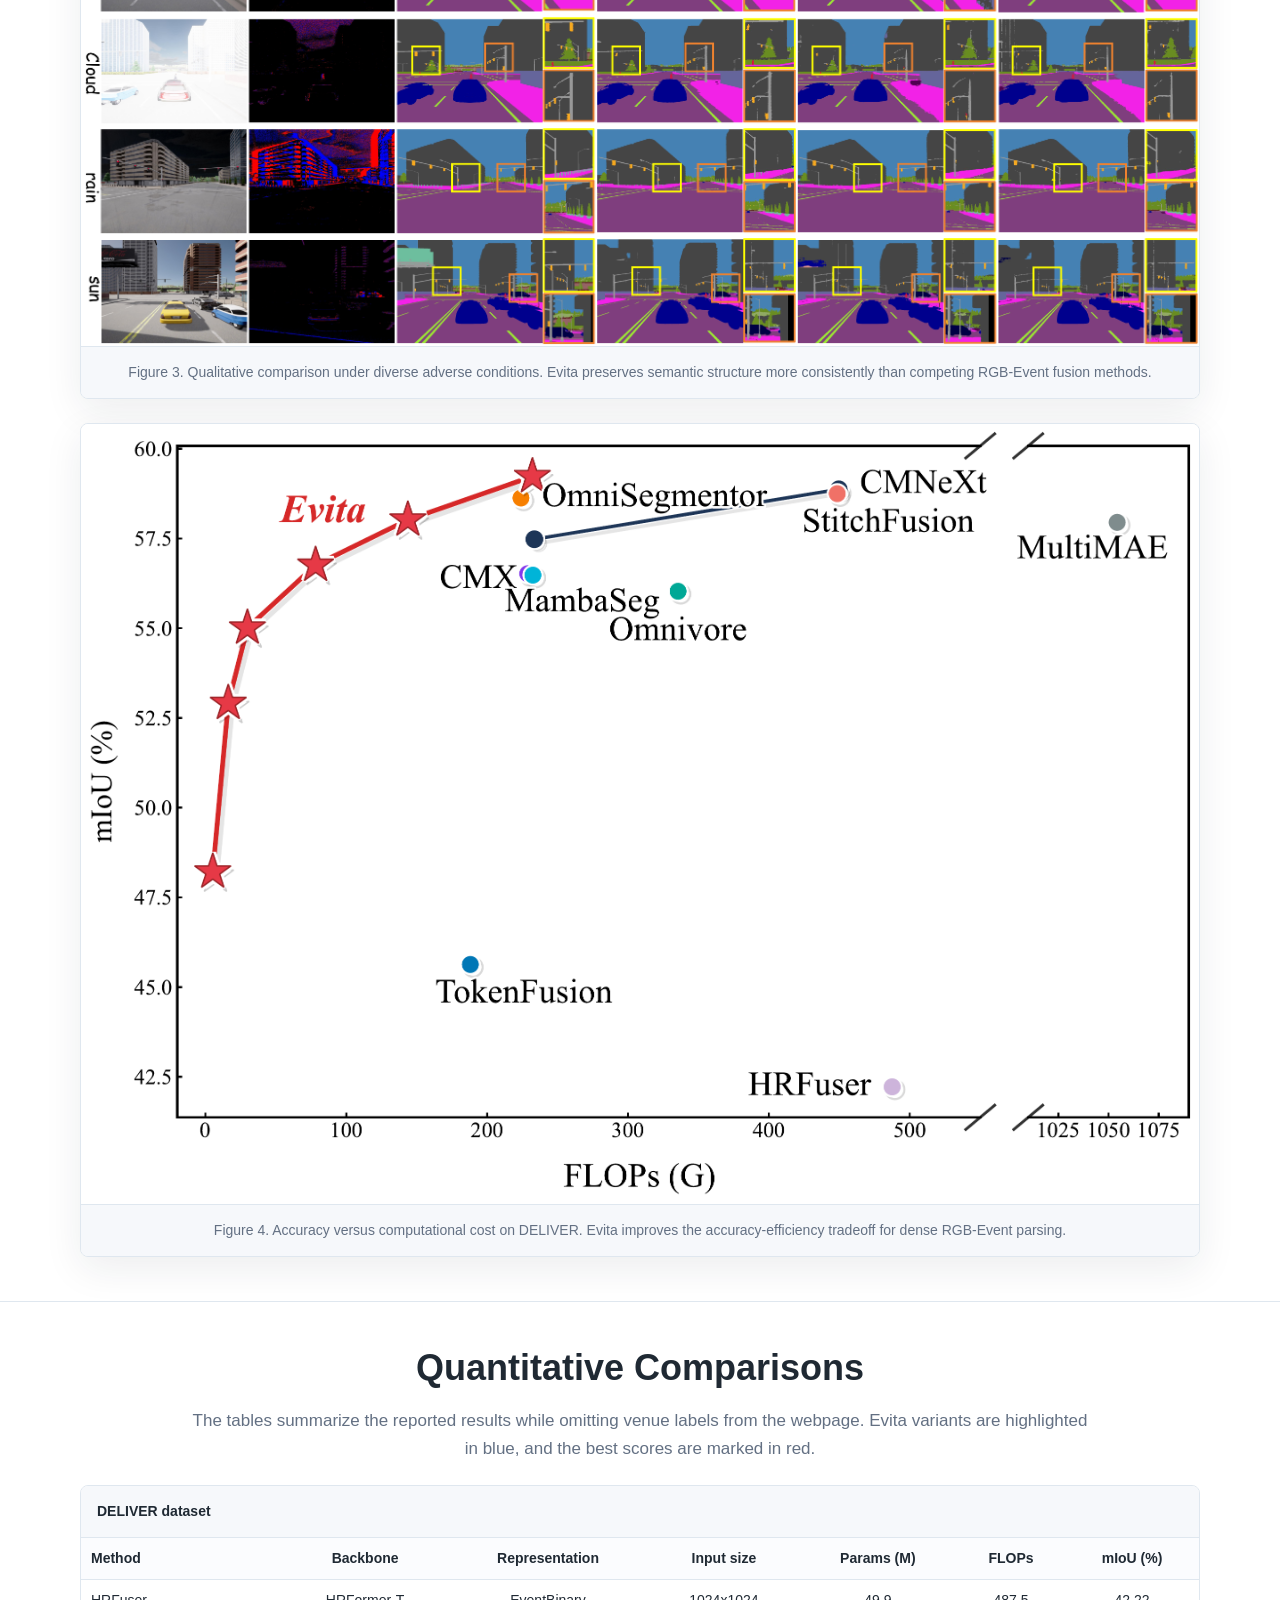
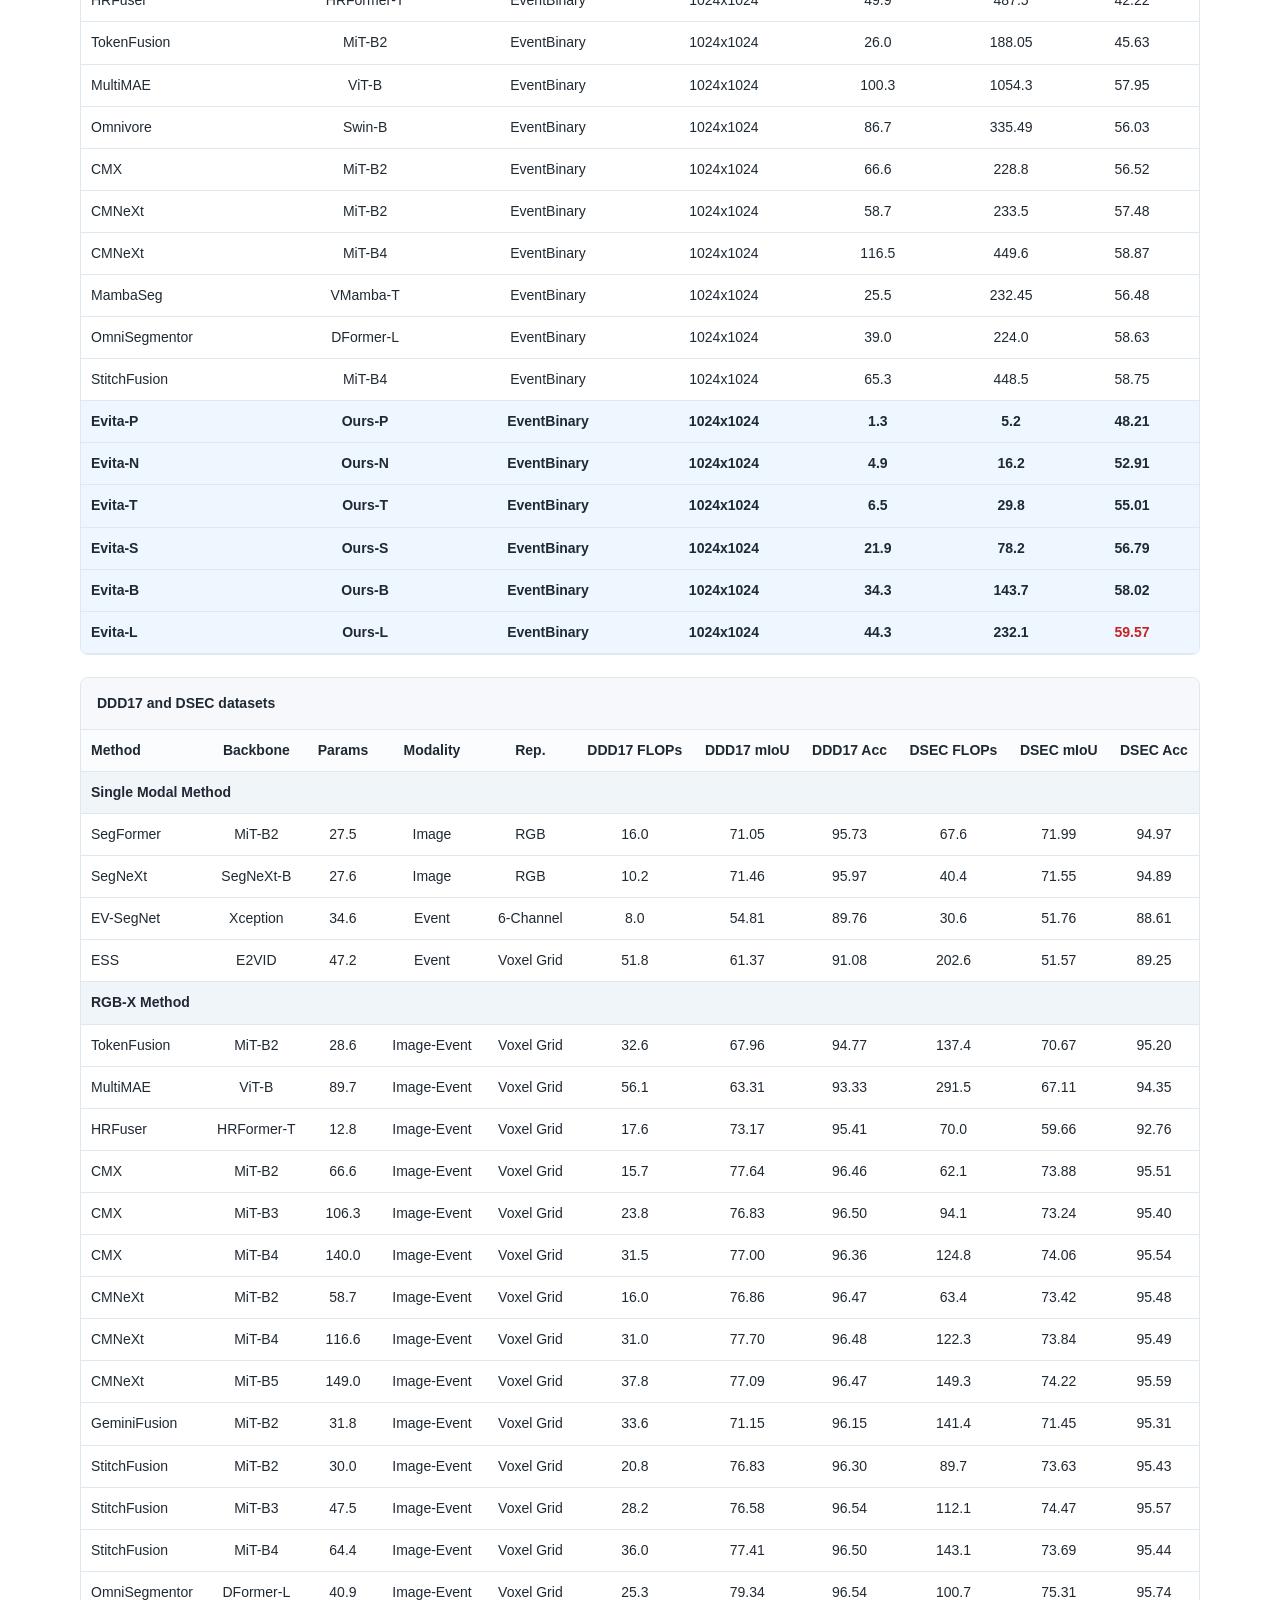
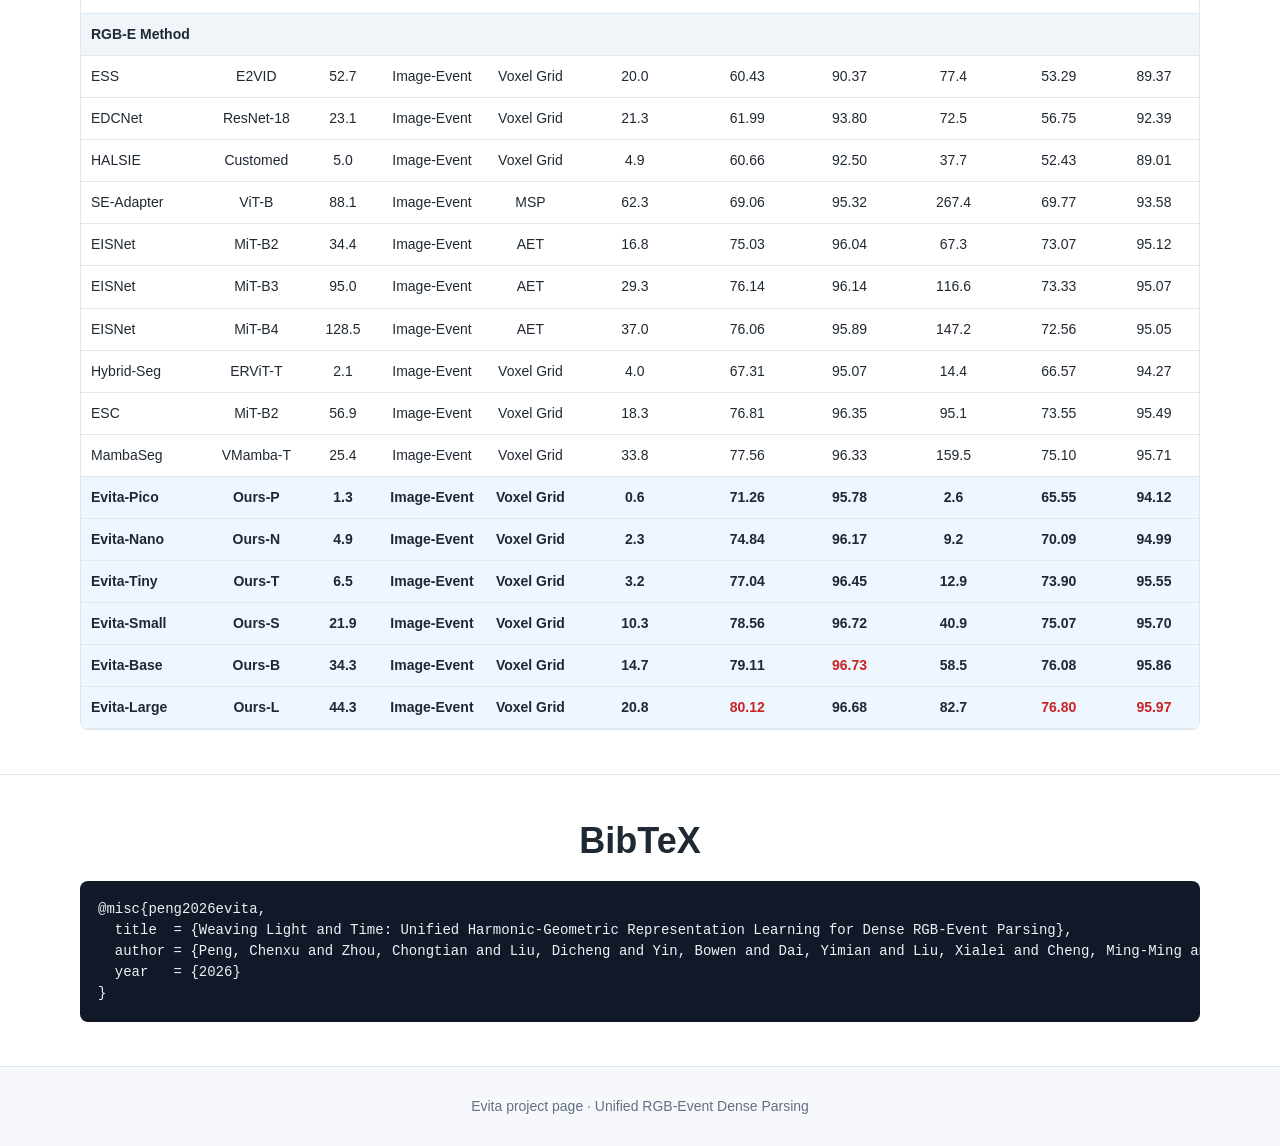
==== commit 88446eb3: "Mark Xiang Li as corresponding author" ====
--- a/evita/index.html
+++ b/evita/index.html
@@ -81,6 +81,12 @@
       font-size: 15px;
     }
 
+    .corresponding {
+      margin: -14px auto 24px;
+      color: var(--muted);
+      font-size: 14px;
+    }
+
     .buttons {
       display: flex;
       flex-wrap: wrap;
@@ -318,9 +324,10 @@
         <span>Yimian Dai</span>
         <span>Xialei Liu</span>
         <span>Ming-Ming Cheng</span>
-        <span>Xiang Li</span>
+        <span>Xiang Li*</span>
       </div>
       <div class="affiliations">NKIARI, Shenzhen Futian · VCIP, CS, Nankai University · AAIS, Nankai University</div>
+      <div class="corresponding">* Corresponding author.</div>
 
       <div class="buttons">
         <a class="button" href="https://github.com/chaineypung/Evita" target="_blank" rel="noreferrer">Code</a>
